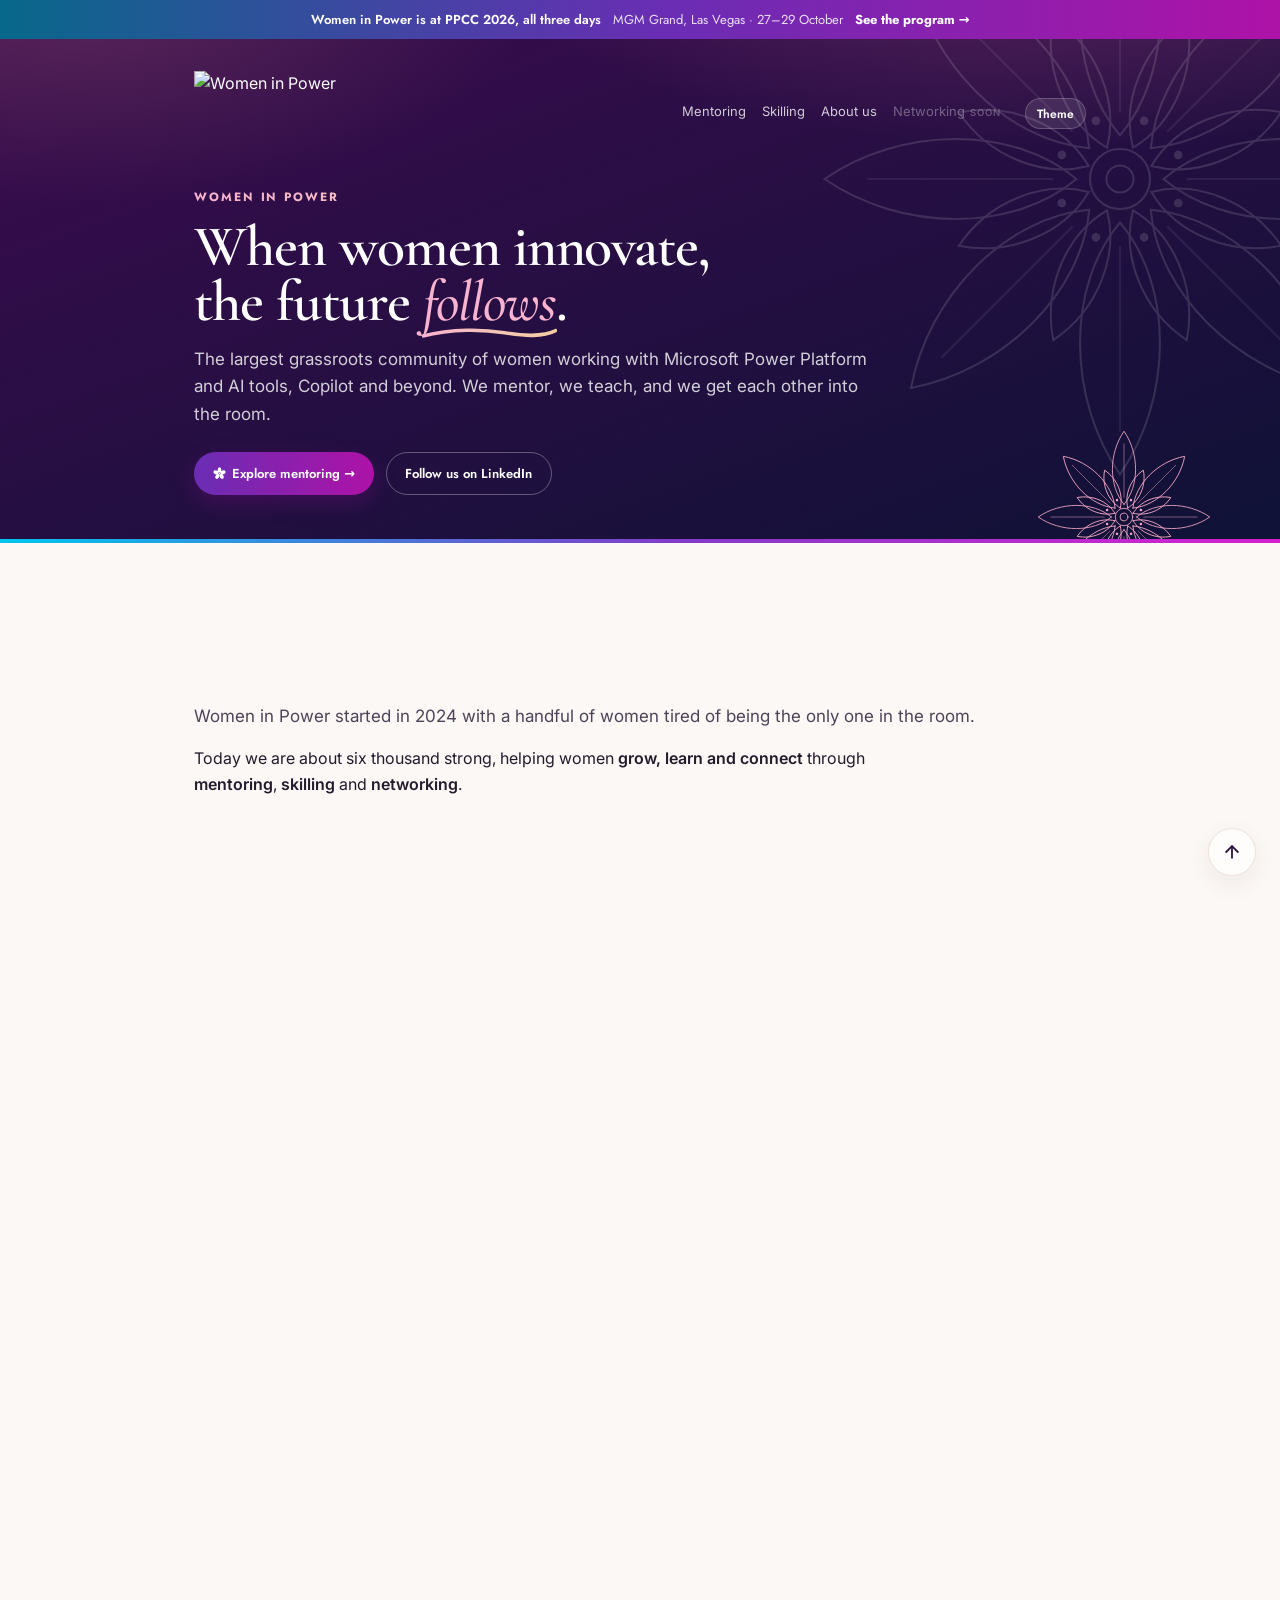
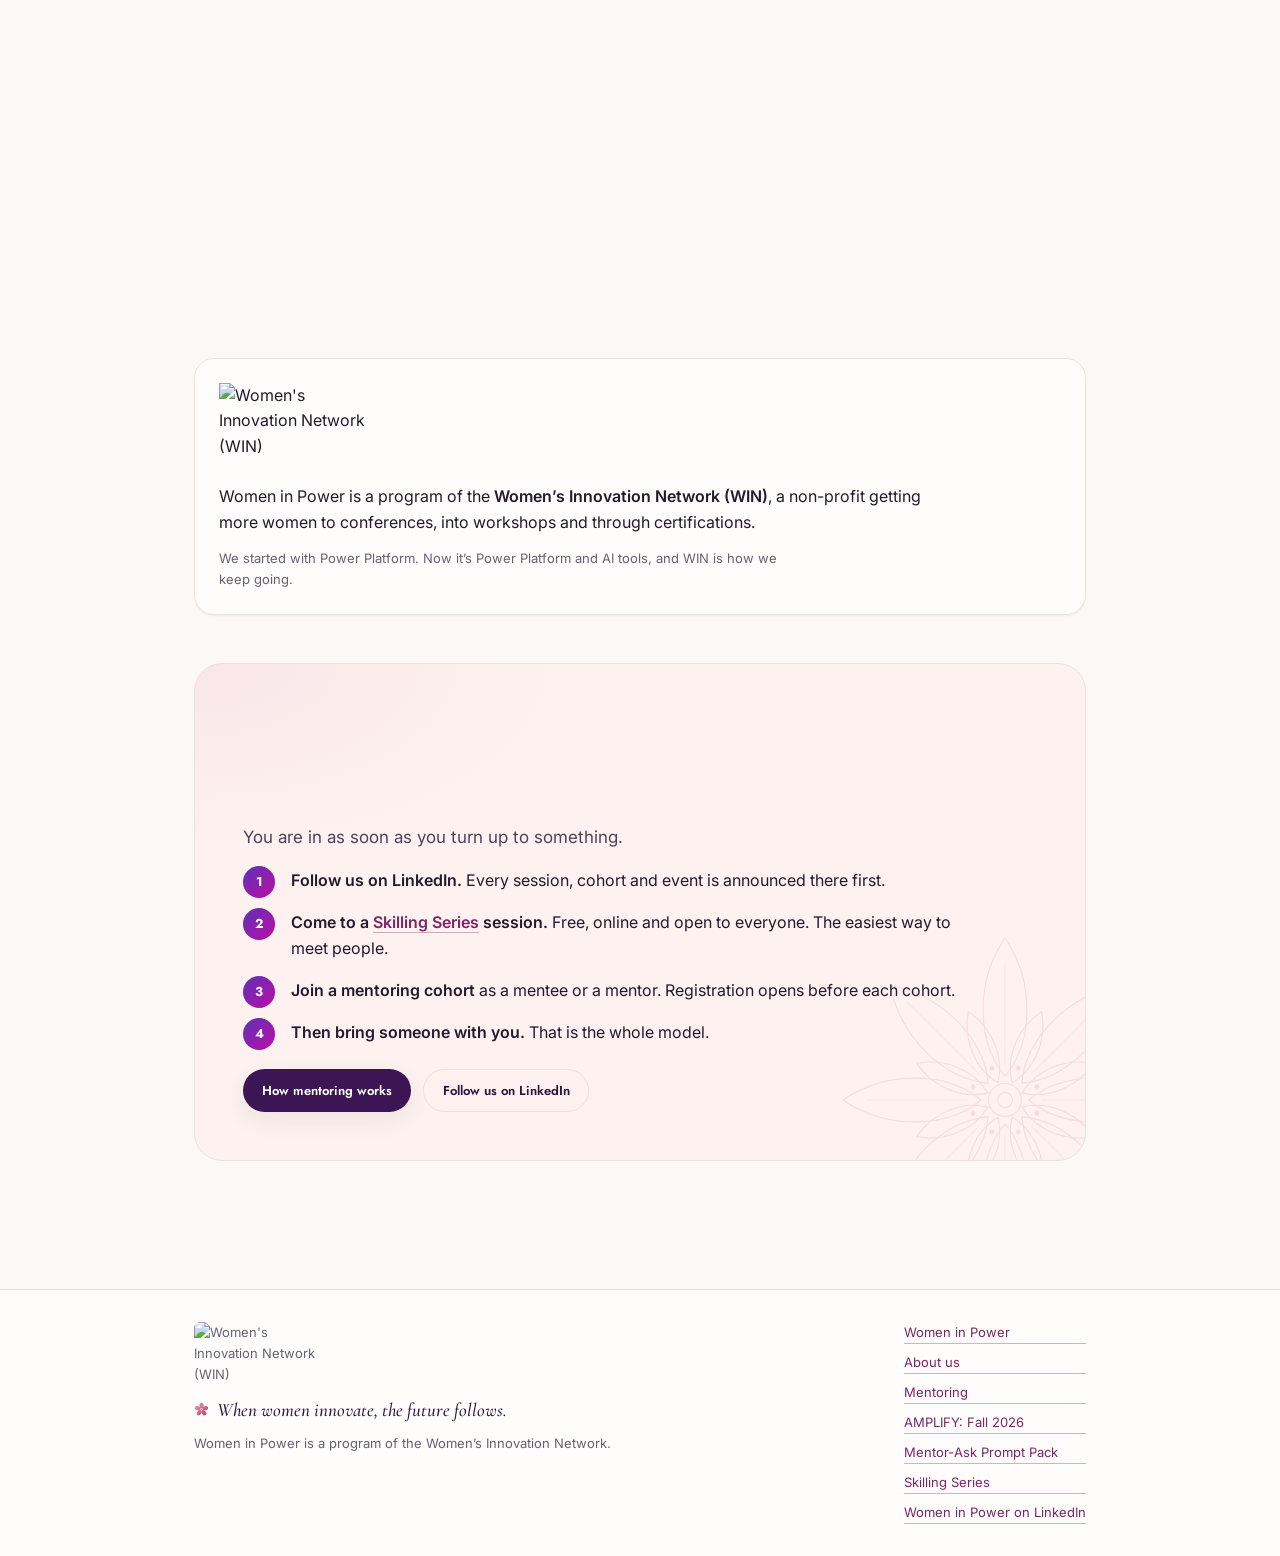
==== index.html @ d95ddf1b "Publish the Skilling pillar: the series, and a speaker guide Skilling has been a "soon" placeholder " ====
<!DOCTYPE html>
<html lang="en">
<head>
<meta charset="UTF-8">
<meta name="viewport" content="width=device-width, initial-scale=1">
<title>Women in Power</title>
<meta name="description" content="Women in Power is a grassroots community of women working with Microsoft Power Platform and AI tools: mentoring, skilling and bringing women together.">
<meta name="theme-color" content="#3b0b4e">
<script>(function(){try{var t=localStorage.getItem('wip-theme');if(t==='light'||t==='dark')document.documentElement.setAttribute('data-theme',t);}catch(e){}})();</script>
<script>document.documentElement.classList.add('rv-on');setTimeout(function(){if(!window.WIP_REVEAL)document.documentElement.classList.remove('rv-on');},3000);</script>
<link rel="preconnect" href="https://fonts.googleapis.com">
<link rel="preconnect" href="https://fonts.gstatic.com" crossorigin>
<link href="https://fonts.googleapis.com/css2?family=Cormorant+Garamond:ital,wght@0,500..700;1,500..700&family=Inter:wght@400;500;600&family=Jost:wght@400..800&display=swap" rel="stylesheet">
<link rel="stylesheet" href="assets/css/wip.css">
<style>
  /* Page-specific. Promote into wip.css only if a second page needs it. */
  .hero-mark { width: 260px; margin-bottom: var(--s-5); }
  @media (max-width: 560px) { .hero-mark { width: 200px; } }

  .pillars { display: grid; gap: var(--s-4); }
  @media (min-width: 760px) { .pillars { grid-template-columns: repeat(3, 1fr); } }
  .pillar h3 { margin-bottom: var(--s-2); }

  .parent {
    display: flex; gap: var(--s-5); align-items: center; flex-wrap: wrap;
    background: var(--surface); border: 1px solid var(--line);
    border-radius: var(--r-lg); padding: var(--s-5); box-shadow: var(--sh-1);
  }
  .parent img { width: 150px; flex: none; }
</style>
</head>
<body>
<a class="skip-link" href="#main">Skip to content</a>

<div class="announce">
  <a href="ppcc-2026/">
    <span>Women in Power is at PPCC 2026, all three days</span>
    <span class="where">MGM Grand, Las Vegas &middot; 27&ndash;29 October</span>
    <span class="go">See the program &rarr;</span>
  </a>
</div>

<header class="masthead" id="top">
  <div class="wrap">
    <div class="masthead-top">
      <a class="lockup" href="./" aria-label="Women in Power, home">
        <img class="lockup-img" src="assets/img/wip-wordmark-reverse.png" alt="Women in Power" width="1200" height="607">
      </a>
      <div class="masthead-right">
        <nav class="masthead-nav" aria-label="Main">
          <a href="mentoring/">Mentoring</a>
          <a href="skilling/">Skilling</a>
          <a href="about/">About us</a>
          <span class="nav-soon">Networking <em>soon</em></span>
        </nav>
        <button type="button" class="theme-toggle" data-theme-toggle>Theme</button>
      </div>
    </div>
    <p class="kicker">Women in Power</p>
    <h1>When women innovate, the future <em>follows</em>.</h1>
    <p class="standfirst">The largest grassroots community of women working with Microsoft Power Platform and AI tools, Copilot and beyond. We mentor, we teach, and we get each other into the room.</p>
    <p class="row" style="margin-top:var(--s-5)">
      <a class="btn btn-accent" href="mentoring/">Explore mentoring &rarr;</a>
      <a class="btn btn-ghost" href="https://www.linkedin.com/company/women-in-power-platform" style="color:#fff;border-color:rgba(255,255,255,.3)" target="_blank" rel="noopener">Follow us on LinkedIn</a>
    </p>
  </div>
</header>

<main id="main">
<div class="wrap">

  <!-- ============================== WHO ============================== -->
  <section class="section">
    <div class="section-head">
      <p class="eyebrow">Who we are</p>
      <h2>A community, not a committee</h2>
    </div>
    <p class="lead">Women in Power started in 2024 with a handful of women tired of being the only one in the room.</p>
    <p>Today we are about six thousand strong, helping women <strong>grow, learn and connect</strong> through <strong>mentoring</strong>, <strong>skilling</strong> and <strong>networking</strong>.</p>

    <div class="grid grid-3" style="margin-top:var(--s-5)">
      <div class="stat"><div class="stat-num">6,000+</div><div class="stat-label">members across the community</div></div>
      <div class="stat"><div class="stat-num">5</div><div class="stat-label">mentoring cohorts completed</div></div>
      <div class="stat"><div class="stat-num">2024</div><div class="stat-label">the year we started</div></div>
    </div>
  </section>

  <!-- ============================ PILLARS ============================ -->
  <section class="section">
    <div class="section-head">
      <p class="eyebrow">What we do</p>
      <h2>Three pillars</h2>
    </div>

    <div class="pillars">
      <div class="card card-bloom pillar">
        <h3>Mentoring</h3>
        <p class="small muted"><strong>AMPLIFY</strong>: twelve weeks, a weekly Power Hour, and Circuits (group) or Power Pairs (1:1). Running now.</p>
        <p><a class="btn btn-ghost" href="mentoring/">How mentoring works &rarr;</a></p>
      </div>
      <div class="card card-bloom pillar">
        <h3>Skilling Series</h3>
        <p class="small muted">Short, practical sessions on Power Apps, Power Automate, Power BI, Dataverse, Copilot and other AI tools, plus a monthly Power Skills session. All levels welcome.</p>
        <p><a class="btn btn-ghost" href="skilling/">What&rsquo;s on in the Skilling Series &rarr;</a></p>
      </div>
      <div class="card card-bloom pillar">
        <h3>Networking</h3>
        <p class="small muted">Introductions, coffee chats and showing up together at Community Summit, PPCC, Ignite and ESPC, so nobody walks in alone.</p>
        <p><span class="pill pill-neutral">Page coming soon</span></p>
      </div>
    </div>
  </section>

  <!-- ============================ BELIEFS ============================ -->
  <section class="section">
    <div class="section-head">
      <p class="eyebrow">What we believe</p>
      <h2>More women in the room</h2>
    </div>
    <div class="grid grid-2">
      <div class="card card-bloom">
        <h4>Nobody grows in a vacuum</h4>
        <p class="small muted">Careers move through people. We introduce women to people who can open doors, and help them ask.</p>
      </div>
      <div class="card card-bloom">
        <h4>Everyone gets to speak</h4>
        <p class="small muted">In most rooms a few voices dominate. In ours, everyone speaks in front of the group at least once.</p>
      </div>
      <div class="card card-bloom">
        <h4>Skills, not just encouragement</h4>
        <p class="small muted">Confidence follows competence, so we teach real technical skills too. &ldquo;Believe in yourself&rdquo; is not a certification path.</p>
      </div>
      <div class="card card-bloom">
        <h4>Built by volunteers</h4>
        <p class="small muted">Every mentor, host and organizer volunteers around a full-time job, which is why we take your time, and theirs, seriously.</p>
      </div>
    </div>
  </section>

  <!-- ============================= PARENT ============================ -->
  <section class="section">
    <div class="section-head">
      <p class="eyebrow">Part of something bigger</p>
      <h2>Women&rsquo;s Innovation Network</h2>
    </div>
    <div class="parent">
      <img src="assets/img/win-logo.png" alt="Women's Innovation Network (WIN)">
      <div>
        <p>Women in Power is a program of the <strong>Women&rsquo;s Innovation Network (WIN)</strong>, a non-profit getting more women to conferences, into workshops and through certifications.</p>
        <p class="small muted" style="margin-top:var(--s-3)">We started with Power Platform. Now it&rsquo;s Power Platform and AI tools, and WIN is how we keep going.</p>
      </div>
    </div>
  </section>

  <!-- ============================= JOIN ============================== -->
  <section class="section panel-bloom">
    <div class="section-head">
      <p class="eyebrow">Get involved</p>
      <h2>There is no membership form</h2>
    </div>
    <p class="lead">You are in as soon as you turn up to something.</p>
    <ol class="steps">
      <li><strong>Follow us on LinkedIn.</strong> Every session, cohort and event is announced there first.</li>
      <li><strong>Come to a <a href="skilling/">Skilling Series</a> session.</strong> Free, online and open to everyone. The easiest way to meet people.</li>
      <li><strong>Join a mentoring cohort</strong> as a mentee or a mentor. Registration opens before each cohort.</li>
      <li><strong>Then bring someone with you.</strong> That is the whole model.</li>
    </ol>
    <p class="row" style="margin-top:var(--s-5)">
      <a class="btn btn-primary" href="mentoring/">How mentoring works</a>
      <a class="btn btn-ghost" href="https://www.linkedin.com/company/women-in-power-platform" target="_blank" rel="noopener">Follow us on LinkedIn</a>
    </p>
  </section>

</div>
</main>

<footer class="site-footer">
  <div class="wrap foot-row">
    <div>
      <img class="win-logo" src="assets/img/win-logo.png" alt="Women's Innovation Network (WIN)">
      <p class="tagline">When women innovate, the future follows.</p>
      <p class="small" style="margin-top:var(--s-2)">Women in Power is a program of the Women&rsquo;s Innovation Network.</p>
    </div>
    <nav aria-label="Footer">
      <a href="./">Women in Power</a>
      <a href="about/">About us</a>
      <a href="mentoring/">Mentoring</a>
      <a href="mentoring/2026-fall/">AMPLIFY: Fall 2026</a>
      <a href="mentoring/mentorship-prompts/">Mentor-Ask Prompt Pack</a>
      <a href="skilling/">Skilling Series</a>
      <a href="https://www.linkedin.com/company/women-in-power-platform" target="_blank" rel="noopener">Women in Power on LinkedIn</a>
    </nav>
  </div>
</footer>

<a class="to-top" href="#top" title="Back to top">
  <span class="visually-hidden">Back to top</span>
  <svg viewBox="0 0 24 24" fill="none" stroke="currentColor" stroke-width="2.2" stroke-linecap="round" stroke-linejoin="round" aria-hidden="true"><path d="M12 19V5"/><path d="M5 12l7-7 7 7"/></svg>
</a>

<script src="assets/js/wip.js" defer></script>
</body>
</html>
---- assets/css/wip.css ----
/* ==========================================================================
   Women in Power — shared stylesheet
   Part of Women's Innovation Network (WIN)

   Single source of truth for how WiP member pages look. Change a token here
   and every page updates. Documented and previewed at /wip/style-guide/.

   Contents
   1. Tokens — light
   2. Tokens — dark
   3. Reset and base
   4. Layout
   5. Masthead, theme toggle, footer
   6. Typography
   7. Components
   8. Journey explorer (the interactive mentor / mentee journeys)
   9. Utilities
  10. Print

   THEMING RULE
   Every color has its base value on bare :root. Dark mode only *redefines*
   tokens, in two places: a prefers-color-scheme block guarded against an
   explicit light choice, and a [data-theme="dark"] block so the toggle wins.
   Never give a color its only definition inside a media query.
   ========================================================================== */

/* ==========================================================================
   1. TOKENS — LIGHT (the base layer)
   ========================================================================== */

:root {
  /* --- Brand: WIN (parent organization) — fixed, never themed ---------- */
  --win-navy:        #042559;
  --win-navy-deep:   #02132e;
  --win-navy-soft:   #16407f;

  /* --- Brand: the signature ribbon gradient — fixed -------------------- */
  --grad-cyan:       #00c5ed;
  --grad-violet:     #823dca;
  --grad-magenta:    #d720d0;
  --ribbon:      linear-gradient(90deg,  var(--grad-cyan) 0%, var(--grad-violet) 52%, var(--grad-magenta) 100%);
  --ribbon-diag: linear-gradient(135deg, var(--grad-cyan) 0%, var(--grad-violet) 52%, var(--grad-magenta) 100%);

  /* The ribbon, deepened until WHITE TEXT PASSES AA on every stop.
     The bright ribbon is decoration and must never sit behind body text:
     white on --grad-cyan is 2.06:1, which is unreadable. These stops are
     6.26 / 7.93 / 6.10 against white and still read as the same gradient.
     Use this any time the ribbon is a background for words. */
  --ribbon-deep: linear-gradient(90deg, #07688a 0%, #6a2db4 52%, #ae12a7 100%);

  /* The ribbon for ROUNDED FILLS: circles (step numbers, avatars, the
     back-to-top hover) and pill buttons. Two things go wrong when the full
     diagonal ribbon is poured into a round shape:
       1. A 135deg gradient puts its end colors in the box's corners, which
          the rounding cuts off. What survives is a cyan wedge and a clipped
          magenta edge, so the shape reads as a square squeezed into a
          circle.
       2. The cyan end sits under white text at 2.06:1.
     So these drop cyan and run deep violet to deep magenta (white text
     7.93 / 6.10). On circles the stops sit at 15% / 85%, which is where a
     circle's edge crosses the 135deg line, so both colors are actually
     visible. Pills run 90deg, along their long axis. */
  /* On anything with a (transparent) border, write the background as
     "var(--ribbon-round) border-box". By default a gradient is sized to
     the padding box and then TILED into the border, so the far end of
     the gradient shows as a thin strip along the top and left edges. */
  --ribbon-round: linear-gradient(135deg, #6a2db4 15%, #ae12a7 85%);
  --ribbon-pill:  linear-gradient(90deg,  #6a2db4 0%,  #ae12a7 100%);

  /* The ribbon for gradient TEXT on a page surface, e.g. the big stat
     numerals. Measured against the surface it actually sits on:
       light mode, on #fff   — 6.26 / 7.93 / 6.10
       dark  mode, on #121c31 — 8.26 / 5.62 / 6.74
     The bright ribbon fails at BOTH ends depending on the mode: its cyan is
     2.06:1 on white and its violet is 2.81:1 on the dark surface. A number
     is content, not decoration — it has to be readable. Gradient text on a
     dark BAND (the masthead kicker, the hero headline) keeps --ribbon;
     those grounds are dark in both themes. */
  --ribbon-text: linear-gradient(90deg, #07688a 0%, #6a2db4 52%, #ae12a7 100%);
  /* Warm gradient text for serif numerals. 10.9 / 5.9 on white. */
  --bloom-text:  linear-gradient(90deg, #5a1f7a 0%, #b3346b 100%);

  /* --- Brand: Women in Power accents ----------------------------------- */
  --wip-plum:        #3b0b4e;
  --wip-magenta:     #d91c81;
  --wip-pink:        #ff2e9e;
  --wip-teal:        #12b6a8;

  /* --- Brand: Bloom — the warm layer ------------------------------------
     Added in v2.0 to give the site warmth without adding clutter. Blush and
     petal are grounds and washes; rose carries small text; gold is a
     hairline detail only (it is 2.7:1 on ivory, so never for words). The
     bloom motif itself is drawn in CSS further down (section 5b). */
  --blush:           #f9e6e8;
  --blush-2:         #fdf2ef;
  --petal:           #e7a3bb;
  --rose:            #b3346b;   /* 5.5:1 on --bg, 4.8:1 on --blush */
  --gold:            #b8925a;
  --gold-soft:       #ecdcc0;

  /* --- Themed: accent used for eyebrows, markers, link hover ----------- */
  --accent:          #b3346b;
  --link:            #7b2667;
  /* Solid fills behind white text: primary buttons, the selected role
     and roster filter. Was WIN navy; plum carries the warmth. */
  --solid:           #3b1554;   /* white on it 13:1 */
  --solid-hover:     #57206f;

  /* --- Themed: tier colors -------------------------------------------- */
  --tier1:           #7a2e8e;   /* Group mentoring */
  --tier1-wash:      #f6effa;
  --tier1-line:      #e3d0ec;
  --tier2:           #0f6fa8;   /* 1:1 mentoring   */
  --tier2-wash:      #ecf5fb;
  --tier2-line:      #c9e0ef;
  --joint:           #b8127a;   /* Both tiers      */
  --joint-wash:      #fdeef6;
  --joint-line:      #f4cfe3;

  /* --- Themed: neutrals ------------------------------------------------ */
  /* Warm neutrals: ivory grounds with a breath of blush, plum-black ink.
     The old cool blue-grays read as corporate; these read as paper. */
  --ink:             #231a2c;
  --ink-2:           #4d4357;
  --ink-3:           #6a5f73;   /* 5.7:1 on --bg, 5.0:1 on --blush */
  --heading:         #2a1540;   /* aubergine; goes near-white in dark     */
  --line:            #eee1dc;
  --line-soft:       #f6ece8;
  --surface:         #fffdfb;
  --surface-2:       #fbf3ef;
  --bg:              #fcf8f5;
  --sticky-bg:       rgba(252, 248, 245, .94);

  /* --- Themed: masthead ------------------------------------------------ */
  /* WiP plum into midnight indigo, lit with rose and peach rather than
     the old cyan. The cyan still arrives in the ribbon along the base. */
  --mast-a:          #3b0b4e;
  --mast-b:          #0f1236;
  --mast-glow-1:     rgba(236, 112, 168, .30);
  --mast-glow-2:     rgba(255, 184, 150, .16);

  /* --- Themed: semantic ------------------------------------------------ */
  --ok:              #1f7a56;  --ok-wash:   #e9f5ef;  --ok-line: #cbe6da;
  --warn:            #9a6410;  --warn-wash: #fdf3e2;
  --danger:          #b0433a;  --danger-wash: #fdeeec; --danger-line: #f3d5d0;

  /* --- Type ------------------------------------------------------------ */
  --font-display: "Jost", "Segoe UI", -apple-system, BlinkMacSystemFont, system-ui, sans-serif;
  /* Headings, names and big numerals: Cormorant Garamond, an editorial
     serif with fine contrast. Jost (above) carries labels, buttons and UI.
     Cormorant has a small x-height (0.39 of its size, against Fraunces'
     0.44), so every element set in it also gets font-size-adjust, which
     scales it up to read at the size the layout was designed for. */
  --font-serif:   "Cormorant Garamond", "Iowan Old Style", "Palatino Linotype", Georgia, serif;
  --serif-adjust: 0.43;
  --font-body:    "Inter", "Segoe UI", -apple-system, BlinkMacSystemFont, system-ui, sans-serif;
  --font-mono:    ui-monospace, "Cascadia Code", Consolas, monospace;

  --t-xs:   0.75rem;
  --t-sm:   0.8125rem;
  --t-base: 1rem;
  --t-lg:   1.0625rem;
  --t-xl:   clamp(1.25rem, 1.1rem + 0.6vw, 1.5rem);
  --t-2xl:  clamp(1.5rem,  1.25rem + 1.1vw, 2rem);
  --t-3xl:  clamp(1.9rem,  1.4rem + 2.2vw, 3rem);

  /* --- Space (4px base) ------------------------------------------------ */
  --s-1: 0.25rem; --s-2: 0.5rem;  --s-3: 0.75rem; --s-4: 1rem;
  --s-5: 1.5rem;  --s-6: 2rem;    --s-7: 3rem;    --s-8: 4rem;

  /* --- Radius, shadow, motion ------------------------------------------ */
  --r-sm: 8px; --r-md: 14px; --r-lg: 20px; --r-xl: 28px; --r-pill: 999px;
  /* Shadows tinted plum, not navy-gray, so cards glow rather than float. */
  --sh-1: 0 1px 2px rgba(74, 28, 58, .05);
  --sh-2: 0 8px 24px rgba(74, 28, 58, .07);
  --sh-3: 0 20px 48px rgba(74, 28, 58, .12);
  --ease: cubic-bezier(.22, .61, .36, 1);

  --wrap: 940px;
  --wrap-wide: 1180px;

  color-scheme: light;
}

/* ==========================================================================
   2. TOKENS — DARK
   Defined twice on purpose: once for the system preference (unless the
   reader has explicitly chosen light), once for an explicit dark choice.
   ========================================================================== */

@media (prefers-color-scheme: dark) {
  :root:not([data-theme="light"]) {
    --accent:      #ff86bb;
    --link:        #f2acd6;
    --solid:       #74338f;  --solid-hover: #8a42a8;
    --blush:       #2b1b28;  --blush-2: #21161f;
    --petal:       #e58bb0;  --rose:    #ff8fbf;
    --gold:        #d8b67c;  --gold-soft: #4a3b28;
    --ribbon-text: linear-gradient(90deg, #00c5ed 0%, #b27ce8 52%, #ff6bd6 100%);
    --bloom-text:  linear-gradient(90deg, #d9a9f2 0%, #ff8fbf 100%);

    --tier1:       #cf95e6;  --tier1-wash: #241a33;  --tier1-line: #3d2b52;
    --tier2:       #6ec6f2;  --tier2-wash: #0f2436;  --tier2-line: #1f3f59;
    --joint:       #ff74bb;  --joint-wash: #2c1428;  --joint-line: #4a2340;

    --ink:         #f5eef3;
    --ink-2:       #cfc2d2;
    --ink-3:       #a797ac;
    --heading:     #fdf5fa;
    --line:        #35283d;
    --line-soft:   #281e2f;
    --surface:     #1c1523;
    --surface-2:   #17111d;
    --bg:          #110c16;
    --sticky-bg:   rgba(17, 12, 22, .94);

    --mast-a:      #2c0a3a;
    --mast-b:      #0a0a1f;
    --mast-glow-1: rgba(236, 112, 168, .24);
    --mast-glow-2: rgba(255, 184, 150, .12);

    --ok:      #5fd3a3;  --ok-wash:     #0f2a20;  --ok-line: #1f4d3a;
    --warn:    #f0c274;  --warn-wash:   #2c2313;
    --danger:  #f79a90;  --danger-wash: #2e1614;  --danger-line: #4d2723;

    --sh-1: 0 1px 2px rgba(0, 0, 0, .35);
    --sh-2: 0 6px 20px rgba(0, 0, 0, .40);
    --sh-3: 0 18px 44px rgba(0, 0, 0, .55);

    color-scheme: dark;
  }
}

:root[data-theme="dark"] {
  --accent:      #ff86bb;
  --link:        #f2acd6;
  --solid:       #74338f;  --solid-hover: #8a42a8;
  --blush:       #2b1b28;  --blush-2: #21161f;
  --petal:       #e58bb0;  --rose:    #ff8fbf;
  --gold:        #d8b67c;  --gold-soft: #4a3b28;
    --ribbon-text: linear-gradient(90deg, #00c5ed 0%, #b27ce8 52%, #ff6bd6 100%);
    --bloom-text:  linear-gradient(90deg, #d9a9f2 0%, #ff8fbf 100%);

  --tier1:       #cf95e6;  --tier1-wash: #241a33;  --tier1-line: #3d2b52;
  --tier2:       #6ec6f2;  --tier2-wash: #0f2436;  --tier2-line: #1f3f59;
  --joint:       #ff74bb;  --joint-wash: #2c1428;  --joint-line: #4a2340;

  --ink:         #f5eef3;
  --ink-2:       #cfc2d2;
  --ink-3:       #a797ac;
  --heading:     #fdf5fa;
  --line:        #35283d;
  --line-soft:   #281e2f;
  --surface:     #1c1523;
  --surface-2:   #17111d;
  --bg:          #110c16;
  --sticky-bg:   rgba(17, 12, 22, .94);

  --mast-a:      #2c0a3a;
  --mast-b:      #0a0a1f;
  --mast-glow-1: rgba(236, 112, 168, .24);
  --mast-glow-2: rgba(255, 184, 150, .12);

  --ok:      #5fd3a3;  --ok-wash:     #0f2a20;  --ok-line: #1f4d3a;
  --warn:    #f0c274;  --warn-wash:   #2c2313;
  --danger:  #f79a90;  --danger-wash: #2e1614;  --danger-line: #4d2723;

  --sh-1: 0 1px 2px rgba(0, 0, 0, .35);
  --sh-2: 0 6px 20px rgba(0, 0, 0, .40);
  --sh-3: 0 18px 44px rgba(0, 0, 0, .55);

  color-scheme: dark;
}

/* ==========================================================================
   3. RESET AND BASE
   ========================================================================== */

*, *::before, *::after { box-sizing: border-box; }
* { margin: 0; padding: 0; }

html { -webkit-text-size-adjust: 100%; scroll-behavior: smooth; }
@media (prefers-reduced-motion: reduce) {
  html { scroll-behavior: auto; }
  *, *::before, *::after { animation-duration: .01ms !important; transition-duration: .01ms !important; }
}

body {
  font-family: var(--font-body);
  font-size: var(--t-base);
  line-height: 1.62;
  color: var(--ink);
  background: var(--bg);
  -webkit-font-smoothing: antialiased;
  text-rendering: optimizeLegibility;
  /* Cormorant's default figures are old-style (a 5 dips below the line).
     Numbers on this site are dates, times and stats, so keep them level. */
  font-variant-numeric: lining-nums;
  transition: background-color .25s var(--ease), color .25s var(--ease);
}

img, svg { max-width: 100%; height: auto; display: block; }

/* The link color is a token, lifted from navy to #7fb6ff in dark mode.
   It used to be switched with ":root[data-theme=dark] a", but that
   selector outweighs any single class, so it repainted every white-text
   link (accent buttons, the announcement bar, the masthead nav) light
   blue in dark mode. A token keeps "a" at its natural weight and lets
   components set their own color. */
a { color: var(--link); text-decoration-thickness: 1px; text-underline-offset: 2px; }
a:hover { color: var(--accent); }

:focus-visible { outline: 3px solid var(--grad-violet); outline-offset: 2px; border-radius: 4px; }

.skip-link {
  position: absolute; left: -9999px;
  background: var(--win-navy); color: #fff;
  padding: var(--s-3) var(--s-4); border-radius: 0 0 var(--r-sm) 0; z-index: 100;
}
.skip-link:focus { left: 0; top: 0; color: #fff; }

/* Hide the no-JS fallback once the scripts run, and vice versa. */
.js-only { display: none; }
.has-js .js-only { display: block; }
.has-js .no-js-only { display: none; }

/* ==========================================================================
   4. LAYOUT
   ========================================================================== */

.wrap      { width: 100%; max-width: var(--wrap);      margin-inline: auto; padding-inline: var(--s-5); }
.wrap-wide { width: 100%; max-width: var(--wrap-wide); margin-inline: auto; padding-inline: var(--s-5); }

main { padding-bottom: var(--s-8); }

.section { margin-top: var(--s-7); }
.section > * + * { margin-top: var(--s-4); }

.eyebrow {
  font-family: var(--font-display); font-size: var(--t-xs); font-weight: 700;
  letter-spacing: .14em; text-transform: uppercase; color: var(--accent);
}
.section-head { margin-bottom: var(--s-4); }
.section-head h2 { margin-top: var(--s-2); }
.section-head::after {
  content: ""; display: block; width: 56px; height: 3px;
  background: var(--ribbon); border-radius: var(--r-pill); margin-top: var(--s-3);
}

.grid { display: grid; gap: var(--s-4); }
@media (min-width: 700px) { .grid-2 { grid-template-columns: repeat(2, 1fr); } .grid-3 { grid-template-columns: repeat(3, 1fr); } }
@media (min-width: 940px) { .grid-4 { grid-template-columns: repeat(4, 1fr); } }

/* Sticky in-page nav, used by the longer pages. */
.jump { position: sticky; top: 0; z-index: 20; background: var(--sticky-bg); backdrop-filter: blur(8px); border-bottom: 1px solid var(--line); }
.jump ul { display: flex; gap: var(--s-4); list-style: none; padding: var(--s-3) 0; margin: 0; overflow-x: auto; font-size: var(--t-sm); max-width: none; }
.jump li { margin: 0; white-space: nowrap; }
.jump a { color: var(--ink-2); text-decoration: none; font-weight: 500; }
.jump a:hover { color: var(--accent); }

/* ==========================================================================
   5. MASTHEAD, THEME TOGGLE, FOOTER
   ========================================================================== */

.masthead {
  background:
    radial-gradient(1000px 420px at 82% -30%, var(--mast-glow-1), transparent 62%),
    radial-gradient(760px 360px at 6% -10%, var(--mast-glow-2), transparent 60%),
    linear-gradient(160deg, var(--mast-a) 0%, var(--mast-b) 100%);
  color: #fff;
  padding-block: var(--s-6) var(--s-7);
  position: relative;
  transition: background .25s var(--ease);
}
.masthead::after { content: ""; position: absolute; inset: auto 0 0 0; height: 4px; background: var(--ribbon); }
.masthead a { color: #fff; }
/* Base <strong> is set in the body ink, which is dark in light mode and
   vanishes on this ground. Same for the page-level dark bands. */
.masthead strong, .masthead b, .spotlight strong, .allies strong { color: #fff; }

.masthead-top { display: flex; align-items: center; justify-content: space-between; gap: var(--s-4); flex-wrap: wrap; margin-bottom: var(--s-6); }
.masthead-right { display: flex; align-items: center; gap: var(--s-5); flex-wrap: wrap; }

.lockup { display: inline-flex; align-items: center; gap: var(--s-3); text-decoration: none; }

/* The real wordmark. Mastheads are dark, so they carry the reversed (white)
   file; the black original is for light grounds. Intrinsic width/height are
   on the <img> so the row does not shift while the image loads. */
.lockup-img { width: 168px; height: auto; flex: none; }
@media (max-width: 520px) { .lockup-img { width: 132px; } }

/* Legacy CSS-only lockup, kept for any page that has no image to hand. */
.lockup-mark {
  width: 38px; height: 38px; border-radius: 10px; background: var(--ribbon-round);
  display: grid; place-items: center; flex: none;
  font-family: var(--font-display); font-weight: 800; font-size: 15px; color: #fff; letter-spacing: .02em;
}
.lockup-text { line-height: 1.15; }
.lockup-name { font-family: var(--font-display); font-weight: 700; font-size: 15px; color: #fff; }
.lockup-sub { font-size: var(--t-xs); color: rgba(255,255,255,.62); letter-spacing: .04em; }

.masthead-nav { display: flex; gap: var(--s-4); flex-wrap: wrap; font-size: var(--t-sm); }
.masthead-nav a {
  color: rgba(255,255,255,.78); text-decoration: none; padding-bottom: 3px;
  border-bottom: 2px solid transparent; transition: color .2s var(--ease), border-color .2s var(--ease);
}
.masthead-nav a:hover, .masthead-nav a[aria-current="page"] { color: #fff; border-bottom-color: var(--grad-magenta); }

/* A pillar that exists in the structure but has no page yet. Deliberately
   not a link — a nav item that 404s is worse than one that says "soon" —
   and deliberately quiet. These sit AFTER the real links: a placeholder
   should never outrank a page someone can actually open, and a bordered
   badge on a dark ground pulls more attention than the live items do. */
.masthead-nav .nav-soon {
  color: rgba(255,255,255,.34); display: inline-flex; align-items: baseline; gap: .4em;
  padding-bottom: 3px; border-bottom: 2px solid transparent; cursor: default;
}
.masthead-nav .nav-soon em {
  font-style: normal; font-size: 9.5px; font-weight: 600; letter-spacing: .11em;
  text-transform: uppercase; color: rgba(255,255,255,.28);
}

/* Theme toggle — three states: light / dark / follow the system. */
.theme-toggle {
  display: inline-flex; align-items: center; gap: .45em;
  background: rgba(255,255,255,.10); border: 1px solid rgba(255,255,255,.20);
  color: #fff; border-radius: var(--r-pill); padding: .45em .9em;
  font-family: var(--font-display); font-size: var(--t-xs); font-weight: 600;
  cursor: pointer; transition: background .2s var(--ease), border-color .2s var(--ease);
}
.theme-toggle:hover { background: rgba(255,255,255,.18); border-color: rgba(255,255,255,.34); }
.theme-toggle svg { width: 15px; height: 15px; flex: none; }

.masthead h1, .masthead h2, .masthead h3, .masthead h4 { color: #fff; }
.masthead h1 { font-family: var(--font-serif); font-size-adjust: var(--serif-adjust); font-size: calc(var(--t-3xl) * 1.08); font-weight: 600; line-height: 1.06; letter-spacing: -.02em; max-width: 20ch; }
.masthead h1 em { color: #f7b3cf; }
.masthead .kicker {
  font-family: var(--font-display); font-size: var(--t-xs); font-weight: 700;
  letter-spacing: .16em; text-transform: uppercase;
  /* Rose into champagne: the ribbon's cyan read cold against the plum. */
  background: linear-gradient(90deg, #f7b3cf, #f1d09f); -webkit-background-clip: text; background-clip: text; color: transparent;
  margin-bottom: var(--s-3);
}
.masthead .standfirst { font-size: var(--t-lg); color: rgba(255,255,255,.8); max-width: 62ch; margin-top: var(--s-4); }
.masthead .meta { margin-top: var(--s-5); display: flex; gap: var(--s-2) var(--s-5); flex-wrap: wrap; font-size: var(--t-sm); color: rgba(255,255,255,.72); }
.masthead .meta strong { color: #fff; font-weight: 600; }

.site-footer {
  border-top: 1px solid var(--line); background: var(--surface);
  padding-block: var(--s-6); margin-top: var(--s-8);
  font-size: var(--t-sm); color: var(--ink-3);
}
.site-footer .foot-row { display: flex; justify-content: space-between; gap: var(--s-5); flex-wrap: wrap; align-items: flex-start; }
.site-footer img.win-logo { width: 132px; margin-bottom: var(--s-3); border-radius: 6px; }
/* Dark-ink marks (the navy WIN logo, the black wordmark) need a white plate
   to survive dark mode. Never apply it inside .logo-plate.dark — that plate
   holds the REVERSED white marks, which would vanish on white. */
:root[data-theme="dark"] .site-footer img.win-logo,
:root[data-theme="dark"] .logo-plate:not(.dark) img { background: #fff; padding: 6px 10px; border-radius: 4px; }
@media (prefers-color-scheme: dark) {
  :root:not([data-theme="light"]) .site-footer img.win-logo,
  :root:not([data-theme="light"]) .logo-plate:not(.dark) img { background: #fff; padding: 6px 10px; border-radius: 4px; }
}
.site-footer nav { display: flex; flex-direction: column; gap: var(--s-2); }
.site-footer .tagline { font-family: var(--font-serif); font-size-adjust: var(--serif-adjust); font-style: italic; font-weight: 500; font-size: var(--t-lg); color: var(--heading); }

/* --- Section sub-navigation ---------------------------------------------
   Sits directly under the masthead on pages inside a pillar. Deliberately
   NOT sticky: the cohort page already has a sticky in-page .jump bar, and
   two stacked sticky strips eat a phone screen.
   ------------------------------------------------------------------------ */
.subnav { background: var(--surface); border-bottom: 1px solid var(--line); }
.subnav > div { display: flex; align-items: center; gap: var(--s-4); flex-wrap: wrap; padding-block: var(--s-3); }
.subnav-label {
  font-family: var(--font-display); font-size: var(--t-xs); font-weight: 700;
  letter-spacing: .12em; text-transform: uppercase; color: var(--ink-3);
  padding-right: var(--s-4); border-right: 1px solid var(--line);
}
.subnav ul { display: flex; gap: var(--s-4); list-style: none; margin: 0; padding: 0; flex-wrap: wrap; max-width: none; }
.subnav li { margin: 0; }
.subnav a {
  font-family: var(--font-display); font-size: var(--t-sm); font-weight: 500;
  color: var(--ink-2); text-decoration: none;
  padding: .2em 0; border-bottom: 2px solid transparent;
  transition: color .2s var(--ease), border-color .2s var(--ease);
}
.subnav a:hover { color: var(--accent); }
.subnav a[aria-current="page"] { color: var(--heading); font-weight: 600; border-bottom-color: var(--accent); }
@media (max-width: 560px) {
  .subnav-label { border-right: 0; padding-right: 0; width: 100%; }
  .subnav > div { gap: var(--s-2); }
}
@media print { .subnav { display: none; } }

/* --- Announcement bar ----------------------------------------------------
   A time-boxed strip above the masthead, for one thing at a time. It sits
   OUTSIDE the nav on purpose: an event is not a pillar, and the primary nav
   stays three pillars plus About no matter what is coming up. Delete the
   element from each page when the event passes.
   ------------------------------------------------------------------------ */
.announce {
  background: var(--ribbon-deep); color: #fff;
  font-family: var(--font-display); font-size: var(--t-sm); font-weight: 600;
}
.announce a {
  display: flex; align-items: center; justify-content: center; gap: var(--s-3);
  flex-wrap: wrap; padding: .7em var(--s-5); color: #fff; text-decoration: none;
  text-align: center;
}
.announce a:hover { color: #fff; text-decoration: underline; text-underline-offset: 3px; }
.announce .where { font-weight: 400; opacity: .85; }
.announce .go { font-weight: 700; white-space: nowrap; }
@media (max-width: 520px) { .announce .where { display: none; } }
@media print { .announce { display: none; } }

/* ==========================================================================
   5b. BLOOM — the warm layer
   An original line-drawn bloom, used sparingly: one large and one small in
   the masthead, a small one opening every section, a watermark on warm
   panels. The large masthead bloom turns very slowly (a nod to a flower
   spinner), and stops for anyone who prefers reduced motion.

   Everything here is decoration: aria-hidden by construction (pseudo-
   elements and backgrounds), never behind body text at more than a whisper.
   ========================================================================== */

:root {
  --bloom-line:   url("data:image/svg+xml,%3Csvg xmlns='http://www.w3.org/2000/svg' viewBox='-64 -64 128 128'%3E %3Cdefs%3E %3Cpath id='a' d='M0 -9 C -11 -22 -11 -45 0 -61 C 11 -45 11 -22 0 -9 Z'/%3E %3Cpath id='b' d='M0 -7 C -6 -15 -6 -27 0 -36 C 6 -27 6 -15 0 -7 Z'/%3E %3Cpath id='v' d='M0 -14 L0 -52'/%3E %3C/defs%3E %3Cg fill='none' stroke='%23ffffff' stroke-width='.42' stroke-linecap='round'%3E %3Cuse href='%23a' transform='rotate(0)'/%3E%3Cuse href='%23a' transform='rotate(45)'/%3E%3Cuse href='%23a' transform='rotate(90)'/%3E%3Cuse href='%23a' transform='rotate(135)'/%3E%3Cuse href='%23a' transform='rotate(180)'/%3E%3Cuse href='%23a' transform='rotate(225)'/%3E%3Cuse href='%23a' transform='rotate(270)'/%3E%3Cuse href='%23a' transform='rotate(315)'/%3E%3Cg stroke-opacity='.55'%3E%3Cuse href='%23v' transform='rotate(0)'/%3E%3Cuse href='%23v' transform='rotate(45)'/%3E%3Cuse href='%23v' transform='rotate(90)'/%3E%3Cuse href='%23v' transform='rotate(135)'/%3E%3Cuse href='%23v' transform='rotate(180)'/%3E%3Cuse href='%23v' transform='rotate(225)'/%3E%3Cuse href='%23v' transform='rotate(270)'/%3E%3Cuse href='%23v' transform='rotate(315)'/%3E%3C/g%3E%3Cuse href='%23b' transform='rotate(22.5)'/%3E%3Cuse href='%23b' transform='rotate(67.5)'/%3E%3Cuse href='%23b' transform='rotate(112.5)'/%3E%3Cuse href='%23b' transform='rotate(157.5)'/%3E%3Cuse href='%23b' transform='rotate(202.5)'/%3E%3Cuse href='%23b' transform='rotate(247.5)'/%3E%3Cuse href='%23b' transform='rotate(292.5)'/%3E%3Cuse href='%23b' transform='rotate(337.5)'/%3E %3Ccircle r='6.2'/%3E%3Ccircle r='2.8'/%3E %3C/g%3E %3Cg fill='%23ffffff'%3E%3Ccircle cx='0' cy='-13' r='.9' transform='rotate(22.5)'/%3E%3Ccircle cx='0' cy='-13' r='.9' transform='rotate(67.5)'/%3E%3Ccircle cx='0' cy='-13' r='.9' transform='rotate(112.5)'/%3E%3Ccircle cx='0' cy='-13' r='.9' transform='rotate(157.5)'/%3E%3Ccircle cx='0' cy='-13' r='.9' transform='rotate(202.5)'/%3E%3Ccircle cx='0' cy='-13' r='.9' transform='rotate(247.5)'/%3E%3Ccircle cx='0' cy='-13' r='.9' transform='rotate(292.5)'/%3E%3Ccircle cx='0' cy='-13' r='.9' transform='rotate(337.5)'/%3E%3C/g%3E %3C/svg%3E");
  --bloom-rose:   url("data:image/svg+xml,%3Csvg xmlns='http://www.w3.org/2000/svg' viewBox='-64 -64 128 128'%3E %3Cdefs%3E %3Cpath id='a' d='M0 -9 C -11 -22 -11 -45 0 -61 C 11 -45 11 -22 0 -9 Z'/%3E %3Cpath id='b' d='M0 -7 C -6 -15 -6 -27 0 -36 C 6 -27 6 -15 0 -7 Z'/%3E %3Cpath id='v' d='M0 -14 L0 -52'/%3E %3C/defs%3E %3Cg fill='none' stroke='%23f6a9c8' stroke-width='.6' stroke-linecap='round'%3E %3Cuse href='%23a' transform='rotate(0)'/%3E%3Cuse href='%23a' transform='rotate(45)'/%3E%3Cuse href='%23a' transform='rotate(90)'/%3E%3Cuse href='%23a' transform='rotate(135)'/%3E%3Cuse href='%23a' transform='rotate(180)'/%3E%3Cuse href='%23a' transform='rotate(225)'/%3E%3Cuse href='%23a' transform='rotate(270)'/%3E%3Cuse href='%23a' transform='rotate(315)'/%3E%3Cg stroke-opacity='.55'%3E%3Cuse href='%23v' transform='rotate(0)'/%3E%3Cuse href='%23v' transform='rotate(45)'/%3E%3Cuse href='%23v' transform='rotate(90)'/%3E%3Cuse href='%23v' transform='rotate(135)'/%3E%3Cuse href='%23v' transform='rotate(180)'/%3E%3Cuse href='%23v' transform='rotate(225)'/%3E%3Cuse href='%23v' transform='rotate(270)'/%3E%3Cuse href='%23v' transform='rotate(315)'/%3E%3C/g%3E%3Cuse href='%23b' transform='rotate(22.5)'/%3E%3Cuse href='%23b' transform='rotate(67.5)'/%3E%3Cuse href='%23b' transform='rotate(112.5)'/%3E%3Cuse href='%23b' transform='rotate(157.5)'/%3E%3Cuse href='%23b' transform='rotate(202.5)'/%3E%3Cuse href='%23b' transform='rotate(247.5)'/%3E%3Cuse href='%23b' transform='rotate(292.5)'/%3E%3Cuse href='%23b' transform='rotate(337.5)'/%3E %3Ccircle r='6.2'/%3E%3Ccircle r='2.8'/%3E %3C/g%3E %3Cg fill='%23f6a9c8'%3E%3Ccircle cx='0' cy='-13' r='.9' transform='rotate(22.5)'/%3E%3Ccircle cx='0' cy='-13' r='.9' transform='rotate(67.5)'/%3E%3Ccircle cx='0' cy='-13' r='.9' transform='rotate(112.5)'/%3E%3Ccircle cx='0' cy='-13' r='.9' transform='rotate(157.5)'/%3E%3Ccircle cx='0' cy='-13' r='.9' transform='rotate(202.5)'/%3E%3Ccircle cx='0' cy='-13' r='.9' transform='rotate(247.5)'/%3E%3Ccircle cx='0' cy='-13' r='.9' transform='rotate(292.5)'/%3E%3Ccircle cx='0' cy='-13' r='.9' transform='rotate(337.5)'/%3E%3C/g%3E %3C/svg%3E");
  --bloom-filled: url("data:image/svg+xml,%3Csvg xmlns='http://www.w3.org/2000/svg' viewBox='-12 -12 24 24'%3E %3Cdefs%3E%3Cellipse id='p' cx='0' cy='-6.3' rx='3.3' ry='4.7'/%3E%3C/defs%3E %3Cuse href='%23p' transform='rotate(0)'/%3E%3Cuse href='%23p' transform='rotate(72)'/%3E%3Cuse href='%23p' transform='rotate(144)'/%3E%3Cuse href='%23p' transform='rotate(216)'/%3E%3Cuse href='%23p' transform='rotate(288)'/%3E%3Ccircle r='1.3'/%3E %3C/svg%3E");
  --bloom-sprig:  url("data:image/svg+xml,%3Csvg xmlns='http://www.w3.org/2000/svg' viewBox='0 0 132 20'%3E %3Cdefs%3E %3ClinearGradient id='f'%3E%3Cstop offset='0' stop-color='%23000'/%3E%3Cstop offset='1' stop-color='%23000' stop-opacity='0'/%3E%3C/linearGradient%3E %3Cellipse id='p' cx='0' cy='-5.3' rx='2.8' ry='3.9'/%3E %3C/defs%3E %3Cg transform='translate(10 10)'%3E%3Cuse href='%23p' transform='rotate(0)'/%3E%3Cuse href='%23p' transform='rotate(72)'/%3E%3Cuse href='%23p' transform='rotate(144)'/%3E%3Cuse href='%23p' transform='rotate(216)'/%3E%3Cuse href='%23p' transform='rotate(288)'/%3E%3Ccircle r='1.1'/%3E%3C/g%3E %3Crect x='24' y='9.4' width='108' height='1.2' rx='.6' fill='url(%23f)'/%3E %3C/svg%3E");
}

/* --- Masthead --------------------------------------------------------- */
.masthead { overflow: hidden; isolation: isolate; }
.masthead > .wrap { position: relative; z-index: 1; }
.masthead::before {
  content: ""; position: absolute; z-index: 0; pointer-events: none;
  width: min(620px, 92vw); aspect-ratio: 1;
  right: max(-150px, -12vw); top: -170px;
  background: var(--bloom-line) center / contain no-repeat;
  opacity: .13;
  animation: bloom-turn 240s linear infinite;
}
/* The small rose bloom sits in the background layer stack so it needs no
   extra element. Listed first, so it paints above the glows. */
.masthead {
  background:
    var(--bloom-rose) right 6% bottom -64px / 180px 180px no-repeat,
    radial-gradient(1000px 420px at 82% -30%, var(--mast-glow-1), transparent 62%),
    radial-gradient(760px 360px at 6% -10%, var(--mast-glow-2), transparent 60%),
    linear-gradient(160deg, var(--mast-a) 0%, var(--mast-b) 100%);
}
@media (max-width: 760px) {
  .masthead::before { top: -120px; right: -45vw; opacity: .10; }
  .masthead { background-size: 140px 140px, auto, auto, auto; background-position: right -40px bottom -50px, 0 0, 0 0, 0 0; }
}
/* A compact masthead (logo and nav only, no headline, e.g. PPCC) is too
   short for the small bloom: it lands on the nav. */
.masthead:not(:has(h1)) { background-size: 0 0, auto, auto, auto; }
.masthead:not(:has(h1))::before { opacity: .08; }
@keyframes bloom-turn { to { transform: rotate(360deg); } }
@media (prefers-reduced-motion: reduce) { .masthead::before { animation: none; } }

/* --- Section divider: bloom and a fading hairline --------------------- */
.section-head::after {
  width: 132px; height: 20px; border-radius: 0;
  background: linear-gradient(90deg, var(--rose), var(--gold));
  -webkit-mask: var(--bloom-sprig) left center / contain no-repeat;
          mask: var(--bloom-sprig) left center / contain no-repeat;
}

/* --- A warm panel ------------------------------------------------------
   Blush ground, soft edge, a large bloom watermark in the corner. For one
   section per page at most: the invitation, the call to action. */
.panel-bloom {
  position: relative; overflow: hidden; isolation: isolate;
  background:
    radial-gradient(520px 260px at 0% 0%, var(--blush), transparent 70%),
    var(--blush-2);
  border: 1px solid var(--line);
  border-radius: var(--r-xl);
  padding: clamp(var(--s-5), 4vw, var(--s-7));
}
.panel-bloom::after {
  content: ""; position: absolute; z-index: -1; pointer-events: none;
  width: 340px; aspect-ratio: 1; right: -90px; bottom: -110px;
  background: var(--petal); opacity: .28;
  -webkit-mask: var(--bloom-line) center / contain no-repeat;
          mask: var(--bloom-line) center / contain no-repeat;
}
.panel-bloom > * + * { margin-top: var(--s-4); }

/* --- A small bloom in a card's top corner ------------------------------ */
/* Also on every row of equals: stats, leadership cards, PPCC take-aways.
   Cards in other rows opt in with .card-bloom. Content sits above the
   watermark so a long number or name is never drawn over. */
.card-bloom, .stat, .person, .takeaway { position: relative; overflow: hidden; }
:is(.card-bloom, .stat, .person, .takeaway) > * { position: relative; z-index: 1; }
:is(.card-bloom, .stat, .person, .takeaway)::after {
  content: ""; position: absolute; pointer-events: none;
  width: 120px; aspect-ratio: 1; right: -38px; top: -38px;
  background: var(--petal); opacity: .38;
  -webkit-mask: var(--bloom-line) center / contain no-repeat;
          mask: var(--bloom-line) center / contain no-repeat;
  transition: transform .8s var(--ease), opacity .3s var(--ease);
}
:is(.card-bloom, .stat, .person, .takeaway):hover::after { transform: rotate(30deg); opacity: .55; }
.stat::after { width: 96px; right: -32px; top: -32px; }

/* --- Inline bloom mark, e.g. before the footer tagline ------------------ */
.bloom-mark {
  display: inline-block; width: .95em; height: .95em; vertical-align: -.08em;
  background: linear-gradient(135deg, var(--petal), var(--rose));
  -webkit-mask: var(--bloom-filled) center / contain no-repeat;
          mask: var(--bloom-filled) center / contain no-repeat;
}
.site-footer .tagline::before {
  content: ""; display: inline-block; width: .9em; height: .9em;
  margin-right: .45em; vertical-align: -.06em;
  background: linear-gradient(135deg, var(--petal), var(--rose));
  -webkit-mask: var(--bloom-filled) center / contain no-repeat;
          mask: var(--bloom-filled) center / contain no-repeat;
}

@media print {
  .masthead::before, .panel-bloom::after, :is(.card-bloom, .stat, .person, .takeaway)::after { display: none; }
  .panel-bloom { background: none; border: 0; padding: 0; }
}

/* ==========================================================================
   5c. MOTION
   Quiet and once-only. Everything here honors the reader's "reduce motion"
   setting: reveals become a plain fade, nothing slides, turns or draws.

   Reveal contract: an inline script in each page's <head> adds .rv-on to
   <html> before first paint, and wip.js (initReveal) adds .in to each
   element as it scrolls into view. If wip.js never runs, the head script
   removes .rv-on after 3 seconds, so content can never stay hidden.
   ========================================================================== */

/* --- 1. Gentle reveal -------------------------------------------------- */
@media (prefers-reduced-motion: no-preference) {
  .rv-on :is(.section-head, .card, .stat, .person, .takeaway, .slot, .keydate) {
    transition: opacity .7s var(--ease), transform .7s var(--ease);
    transition-delay: var(--rv-delay, 0ms);
  }
  .rv-on :is(.section-head, .card, .stat, .person, .takeaway, .slot, .keydate):not(.in) {
    opacity: 0; transform: translateY(16px);
  }
}
@media (prefers-reduced-motion: reduce) {
  .rv-on :is(.section-head, .card, .stat, .person, .takeaway, .slot, .keydate) { transition: opacity .5s linear; }
  .rv-on :is(.section-head, .card, .stat, .person, .takeaway, .slot, .keydate):not(.in) { opacity: 0; }
}

/* --- 2. The corner bloom unfurls as its card appears -------------------- */
@media (prefers-reduced-motion: no-preference) {
  .rv-on :is(.card-bloom, .stat, .person, .takeaway):not(.in)::after { transform: rotate(-40deg) scale(.6); opacity: 0; }
  .rv-on :is(.card-bloom, .stat, .person, .takeaway).in::after { transition: transform 1.1s var(--ease) .3s, opacity .6s var(--ease) .3s; }
  .rv-on :is(.card-bloom, .stat, .person, .takeaway).in:hover::after { transition-delay: 0s; }
}

/* --- 3. The section divider draws itself: flower first, then the line --- */
@media (prefers-reduced-motion: no-preference) {
  .rv-on .section-head::after { clip-path: inset(0 100% 0 0); transition: clip-path 1.1s var(--ease) .35s; }
  .rv-on .section-head.in::after { clip-path: inset(0 0 0 0); }
}

/* --- 5. A hand-drawn stroke under the warm word ------------------------- */
:is(.masthead h1, .section-head h2) em { position: relative; white-space: nowrap; }
:is(.masthead h1, .section-head h2) em::after {
  content: ""; position: absolute; left: -.04em; right: -.04em; bottom: -.06em; height: .28em;
  pointer-events: none;
  background: linear-gradient(90deg, var(--petal), var(--rose));
  -webkit-mask: var(--brush-stroke) 0 0 / 100% 100% no-repeat;
          mask: var(--brush-stroke) 0 0 / 100% 100% no-repeat;
}
.masthead h1 em::after { background: linear-gradient(90deg, #f7b3cf, #f1d09f); }
:root {
  --brush-stroke: url("data:image/svg+xml,%3Csvg xmlns='http://www.w3.org/2000/svg' viewBox='0 0 200 14' preserveAspectRatio='none'%3E%3Cpath d='M3 10 C 45 3 92 4 122 7 S 178 11 197 5' fill='none' stroke='black' stroke-width='3.2' stroke-linecap='round'/%3E%3C/svg%3E");
}
@keyframes stroke-draw { from { clip-path: inset(0 100% 0 0); } to { clip-path: inset(0 0 0 0); } }
@media (prefers-reduced-motion: no-preference) {
  .masthead h1 em::after { animation: stroke-draw .9s var(--ease) .6s both; }
  .rv-on .section-head h2 em::after { clip-path: inset(0 100% 0 0); transition: clip-path .9s var(--ease) .6s; }
  .rv-on .section-head.in h2 em::after { clip-path: inset(0 0 0 0); }
}

/* --- 6. Hover details ---------------------------------------------------
   Links keep a faint underline at rest (a link must not rely on color
   alone) and draw a full one from the left on hover. */
main :is(p, li, td, dd, figcaption) a:not(.btn), .person-links a, .site-footer nav a {
  text-decoration: none;
  background-image:
    linear-gradient(currentColor, currentColor),
    linear-gradient(color-mix(in srgb, currentColor 35%, transparent), color-mix(in srgb, currentColor 35%, transparent));
  background-size: 0% 1.5px, 100% 1px;
  background-position: 0 100%, 0 100%;
  background-repeat: no-repeat;
  padding-bottom: 1px;
  -webkit-box-decoration-break: clone; box-decoration-break: clone;
  transition: background-size .4s var(--ease), color .2s var(--ease);
}
main :is(p, li, td, dd, figcaption) a:not(.btn):hover, .person-links a:hover, .site-footer nav a:hover {
  background-size: 100% 1.5px, 100% 1px;
}
/* Arrows in buttons are wrapped in .arr by wip.js and nudge on hover. */
.arr { display: inline-block; transition: transform .3s var(--ease); }
@media (prefers-reduced-motion: no-preference) {
  :is(.btn, .je-btn):hover .arr-r { transform: translateX(4px); }
  :is(.btn, .je-btn):hover .arr-l { transform: translateX(-4px); }
  :is(.btn, .je-btn):hover .arr-d { transform: translateY(3px); }
}
/* The main call to action carries a small bloom that turns one petal. */
.btn-accent::before {
  content: ""; width: .95em; height: .95em; flex: none;
  background: currentColor;
  -webkit-mask: var(--bloom-filled) center / contain no-repeat;
          mask: var(--bloom-filled) center / contain no-repeat;
  transition: transform .7s var(--ease);
}
@media (prefers-reduced-motion: no-preference) {
  .btn-accent:hover::before { transform: rotate(72deg); }
}

/* --- 7. Pages dissolve into each other ----------------------------------
   Chrome, Edge and Safari. Other browsers simply navigate as before. */
@view-transition { navigation: auto; }
::view-transition-old(root), ::view-transition-new(root) { animation-duration: .35s; }
@media (prefers-reduced-motion: reduce) {
  @view-transition { navigation: none; }
}

@media print {
  .rv-on :is(.section-head, .card, .stat, .person, .takeaway, .slot, .keydate) { opacity: 1 !important; transform: none !important; }
  .rv-on .section-head::after, :is(.masthead h1, .section-head h2) em::after { clip-path: none !important; }
}

/* ==========================================================================
   6. TYPOGRAPHY
   ========================================================================== */

h1, h2, h3, h4, h5 { font-family: var(--font-serif); font-size-adjust: var(--serif-adjust); font-weight: 600; line-height: 1.15; letter-spacing: 0; color: var(--heading); }
h5 { font-family: var(--font-display); font-size-adjust: none; }
/* font-size-adjust inherits: labels set inside a heading keep their own size. */
.pill, .btn, .tier-num, .eyebrow, .kicker { font-size-adjust: none; }
/* An <em> inside a heading is the one warm word: italic, in rose.
   Use it once per heading at most, on the word that carries the feeling. */
h1 em, h2 em, h3 em { font-style: italic; font-weight: 500; color: var(--rose); }
h2 { font-size: var(--t-2xl); }
h3 { font-size: var(--t-xl); }
h4 { font-size: var(--t-lg); font-weight: 700; }
h5 { font-size: var(--t-base); font-weight: 600; }

p, ul, ol { max-width: 72ch; }
p + p { margin-top: var(--s-3); }
ul, ol { padding-left: 1.15rem; }
li + li { margin-top: var(--s-2); }
li::marker { color: var(--accent); }

.lead { font-size: var(--t-lg); color: var(--ink-2); }
.muted { color: var(--ink-3); }
.small { font-size: var(--t-sm); }
strong, b { font-weight: 600; color: var(--ink); }
code { font-family: var(--font-mono); font-size: .88em; background: var(--surface-2); border: 1px solid var(--line); border-radius: 4px; padding: .1em .35em; }

.grad-text { background: var(--ribbon-text); -webkit-background-clip: text; background-clip: text; color: transparent; }

/* ==========================================================================
   7. COMPONENTS
   ========================================================================== */

.card { background: var(--surface); border: 1px solid var(--line); border-radius: var(--r-lg); padding: var(--s-5); box-shadow: var(--sh-1); }
.card > * + * { margin-top: var(--s-3); }
.card-hd { display: flex; align-items: baseline; justify-content: space-between; gap: var(--s-3); flex-wrap: wrap; }
.card-t1 { border-top: 4px solid var(--tier1); }
.card-t2 { border-top: 4px solid var(--tier2); }
.card-joint { border-top: 4px solid var(--joint); }

.pill {
  display: inline-flex; align-items: center; gap: .4em;
  font-family: var(--font-display); font-size: var(--t-xs); font-weight: 600;
  letter-spacing: .04em; padding: .32em .8em; border-radius: var(--r-pill);
  border: 1px solid transparent; white-space: nowrap;
}
.pill-t1      { background: var(--tier1-wash); color: var(--tier1); border-color: var(--tier1-line); }
.pill-t2      { background: var(--tier2-wash); color: var(--tier2); border-color: var(--tier2-line); }
.pill-joint   { background: var(--joint-wash); color: var(--joint); border-color: var(--joint-line); }
.pill-neutral { background: var(--surface-2);  color: var(--ink-2); border-color: var(--line); }
.pill-ok      { background: var(--ok-wash);    color: var(--ok);    border-color: var(--ok-line); }

.btn {
  display: inline-flex; align-items: center; gap: .5em;
  font-family: var(--font-display); font-size: var(--t-sm); font-weight: 600;
  padding: .75em 1.4em; border-radius: var(--r-pill); border: 1px solid transparent;
  text-decoration: none; cursor: pointer;
  transition: transform .18s var(--ease), box-shadow .18s var(--ease), background .18s var(--ease);
}
.btn-primary { background: var(--solid); color: #fff; box-shadow: var(--sh-2); }
.btn-primary:hover { background: var(--solid-hover); color: #fff; transform: translateY(-1px); box-shadow: var(--sh-3); }
.btn-accent { background: var(--ribbon-pill) border-box; color: #fff; box-shadow: 0 8px 22px rgba(174, 18, 167, .22); }
.btn-accent:hover { color: #fff; transform: translateY(-1px); box-shadow: 0 12px 30px rgba(174, 18, 167, .32); }
.btn-ghost { background: transparent; color: var(--heading); border-color: var(--line); }
.btn-ghost:hover { border-color: var(--accent); color: var(--accent); background: var(--surface); }
@media (prefers-reduced-motion: reduce) { .btn:hover { transform: none; } }

.callout {
  border-left: 4px solid var(--grad-violet); background: var(--surface);
  border-radius: 0 var(--r-md) var(--r-md) 0; padding: var(--s-4) var(--s-5); box-shadow: var(--sh-1);
}
.callout > * + * { margin-top: var(--s-2); }
.callout-title { font-family: var(--font-serif); font-size-adjust: var(--serif-adjust); font-weight: 700; font-size: 1.08rem; color: var(--heading); }
.callout-note { border-left-color: var(--warn); background: var(--warn-wash); box-shadow: none; }
.callout-note .callout-title { color: var(--warn); }

.stat { background: var(--surface); border: 1px solid var(--line); border-radius: var(--r-md); padding: var(--s-4); }
.stat-num { font-family: var(--font-serif); font-size-adjust: var(--serif-adjust); font-size: 2.3rem; font-weight: 600; line-height: 1; letter-spacing: -.02em; background: var(--bloom-text); -webkit-background-clip: text; background-clip: text; color: transparent; }
.stat-label { font-size: var(--t-sm); color: var(--ink-3); margin-top: var(--s-2); }

.table-scroll { overflow-x: auto; -webkit-overflow-scrolling: touch; border-radius: var(--r-md); border: 1px solid var(--line); background: var(--surface); }
table { width: 100%; border-collapse: collapse; font-size: var(--t-sm); min-width: 560px; }
caption { text-align: left; font-size: var(--t-sm); color: var(--ink-3); padding-bottom: var(--s-2); }
/* Inside the bordered scroll box the caption would sit flush on the edge. */
.table-scroll caption { padding: var(--s-3) var(--s-4); }
/* A footnote marker must not push its row taller than the others. */
sup { line-height: 0; }
th, td { padding: var(--s-3) var(--s-4); text-align: left; vertical-align: top; border-bottom: 1px solid var(--line-soft); }
thead th {
  font-family: var(--font-display); font-size: var(--t-xs); font-weight: 700;
  letter-spacing: .08em; text-transform: uppercase; color: var(--ink-3);
  background: var(--surface-2); border-bottom: 1px solid var(--line); position: sticky; top: 0;
}
tbody tr:last-child td { border-bottom: 0; }
tbody tr:hover { background: var(--surface-2); }
td.col-week { font-family: var(--font-display); font-weight: 700; color: var(--heading); white-space: nowrap; }
.cell-t1 { color: var(--tier1); }
.cell-t2 { color: var(--tier2); }
.cell-joint { color: var(--joint); font-weight: 600; }

/* Static timeline — used where a journey is shown in full (print, no-JS). */
.timeline { list-style: none; padding: 0; margin: 0; position: relative; }
.timeline::before {
  content: ""; position: absolute; left: 11px; top: 8px; bottom: 8px; width: 2px;
  background: linear-gradient(180deg, var(--grad-cyan), var(--grad-violet), var(--grad-magenta));
  border-radius: 2px; opacity: .35;
}
.timeline > li { position: relative; padding-left: var(--s-6); padding-bottom: var(--s-5); margin: 0; }
.timeline > li:last-child { padding-bottom: 0; }
.timeline > li::before {
  content: ""; position: absolute; left: 5px; top: 7px; width: 14px; height: 14px;
  border-radius: 50%; background: var(--surface); border: 3px solid var(--grad-violet);
}
.tl-when { font-family: var(--font-display); font-size: var(--t-xs); font-weight: 700; letter-spacing: .07em; text-transform: uppercase; color: var(--accent); }
.tl-title { font-family: var(--font-serif); font-size-adjust: var(--serif-adjust); font-weight: 700; font-size: var(--t-lg); color: var(--heading); margin-top: 2px; }
.tl-body { color: var(--ink-2); font-size: 0.9375rem; margin-top: var(--s-2); }
.tl-time { display: inline-block; margin-top: var(--s-2); font-size: var(--t-xs); color: var(--ink-3); background: var(--surface-2); border: 1px solid var(--line); border-radius: var(--r-pill); padding: .2em .7em; }

.event { display: flex; gap: var(--s-4); align-items: flex-start; }
.event-date { flex: none; width: 76px; text-align: center; border-radius: var(--r-md); padding: var(--s-3) var(--s-2); background: var(--surface-2); border: 1px solid var(--line); }
.event-mon { font-family: var(--font-display); font-size: var(--t-xs); font-weight: 700; letter-spacing: .1em; text-transform: uppercase; color: var(--accent); }
.event-day { font-family: var(--font-serif); font-size-adjust: var(--serif-adjust); font-size: 1.1rem; font-weight: 600; color: var(--heading); line-height: 1.15; }
.event-body h4 { color: var(--heading); }
.event-meta { font-size: var(--t-sm); color: var(--ink-3); margin-top: 2px; }

.steps { list-style: none; padding: 0; counter-reset: step; }
.steps > li { position: relative; padding-left: 3rem; margin-top: var(--s-4); }
.steps > li::before {
  counter-increment: step; content: counter(step);
  position: absolute; left: 0; top: -2px; width: 2rem; height: 2rem; border-radius: 50%;
  background: var(--ribbon-round); color: #fff;
  font-family: var(--font-display); font-weight: 700; font-size: var(--t-sm);
  display: grid; place-items: center;
}

details.faq { background: var(--surface); border: 1px solid var(--line); border-radius: var(--r-md); padding: var(--s-4) var(--s-5); margin-top: var(--s-3); }
details.faq + details.faq { margin-top: var(--s-2); }
details.faq > summary {
  cursor: pointer; list-style: none; font-family: var(--font-display); font-weight: 600;
  color: var(--heading); display: flex; justify-content: space-between; gap: var(--s-4); align-items: center;
}
details.faq > summary::-webkit-details-marker { display: none; }
details.faq > summary::after { content: "+"; font-size: 1.3rem; font-weight: 400; color: var(--accent); line-height: 1; flex: none; }
details.faq[open] > summary::after { content: "\2013"; }
details.faq > summary + * { margin-top: var(--s-3); }
details.faq p { color: var(--ink-2); font-size: 0.9375rem; }

.tier-head { display: flex; align-items: center; gap: var(--s-3); flex-wrap: wrap; }
.tier-num { font-family: var(--font-display); font-size: var(--t-xs); font-weight: 800; letter-spacing: .1em; text-transform: uppercase; color: #fff; padding: .3em .75em; border-radius: var(--r-pill); }
.tier-num.t1 { background: var(--tier1); }
.tier-num.t2 { background: var(--tier2); }
:root[data-theme="dark"] .tier-num { color: #0b1220; }
@media (prefers-color-scheme: dark) { :root:not([data-theme="light"]) .tier-num { color: #0b1220; } }

.topics { display: flex; flex-wrap: wrap; gap: var(--s-2); list-style: none; padding: 0; }
.topics li { margin: 0; }
.topic { display: inline-block; font-size: var(--t-sm); background: var(--surface); border: 1px solid var(--line); border-radius: var(--r-pill); padding: .35em .9em; color: var(--ink-2); }

/* ==========================================================================
   8. JOURNEY EXPLORER
   An interactive walkthrough of a mentor's or mentee's twelve weeks.
   Choose a tier and a role, then step through the milestones.

   Markup contract (see 2026-fall/index.html):
     .journey-explorer
       .je-controls   → two segmented controls (tier, role)
       .je-stage      → .je-rail (tablist of steps) + .je-panel (tabpanel)
       .je-source     → the four <ol class="timeline"> journeys, which are
                        the data source AND the no-JS / print fallback.
   ========================================================================== */

.journey-explorer { margin-top: var(--s-5); }

/* Without JS the controls and stage are an inert empty widget, so hide them
   and let .je-source carry the content instead. The .has-js class is added
   by wip.js, so the default state here is the no-JS state. */
.je-controls, .je-stage, .je-toggle-all { display: none; }
.has-js .je-controls { display: flex; }
.has-js .je-stage { display: block; }
.has-js .je-toggle-all { display: block; }

/* --- Segmented controls ------------------------------------------------ */
/* display comes from .has-js above — a later display:flex here would
   override the no-JS hiding rule. */
.je-controls { gap: var(--s-5) var(--s-6); flex-wrap: wrap; align-items: flex-end; }
.je-group { display: flex; flex-direction: column; gap: var(--s-2); }
.je-legend { font-family: var(--font-display); font-size: var(--t-xs); font-weight: 700; letter-spacing: .12em; text-transform: uppercase; color: var(--ink-3); }
.seg {
  display: inline-flex; background: var(--surface-2); border: 1px solid var(--line);
  border-radius: var(--r-pill); padding: 4px; gap: 2px;
}
.seg-btn {
  appearance: none; border: 0; background: transparent; cursor: pointer;
  font-family: var(--font-display); font-size: var(--t-sm); font-weight: 600;
  color: var(--ink-2); padding: .5em 1.1em; border-radius: var(--r-pill);
  white-space: nowrap; transition: background .2s var(--ease), color .2s var(--ease);
}
.seg-btn:hover { color: var(--heading); }
.seg-btn[aria-checked="true"] { background: var(--surface); color: var(--heading); box-shadow: var(--sh-1); }
.seg-btn[aria-checked="true"][data-tier="1"] { background: var(--tier1); color: #fff; }
.seg-btn[aria-checked="true"][data-tier="2"] { background: var(--tier2); color: #fff; }
.seg-btn[aria-checked="true"][data-role]     { background: var(--solid); color: #fff; }
:root[data-theme="dark"] .seg-btn[aria-checked="true"][data-tier] { color: #0b1220; }
:root[data-theme="dark"] .seg-btn[aria-checked="true"][data-role] { background: var(--solid); color: #fff; }
@media (prefers-color-scheme: dark) {
  :root:not([data-theme="light"]) .seg-btn[aria-checked="true"][data-tier] { color: #0b1220; }
  :root:not([data-theme="light"]) .seg-btn[aria-checked="true"][data-role] { background: var(--solid); color: #fff; }
}

/* --- Summary line ------------------------------------------------------ */
.je-summary {
  margin-top: var(--s-4); display: flex; align-items: center; gap: var(--s-3);
  flex-wrap: wrap; font-size: var(--t-sm); color: var(--ink-2);
}
.je-summary .je-total { font-family: var(--font-display); font-weight: 600; color: var(--heading); }

/* --- Progress rail ----------------------------------------------------- */
.je-stage {
  margin-top: var(--s-4); background: var(--surface); border: 1px solid var(--line);
  border-radius: var(--r-lg); box-shadow: var(--sh-2); overflow: hidden;
}
.je-railwrap { position: relative; border-bottom: 1px solid var(--line); background: var(--surface-2); }
.je-rail {
  display: flex; gap: 0; margin: 0; padding: var(--s-4) var(--s-4) var(--s-3);
  overflow-x: auto; max-width: none;
  scrollbar-width: thin;
  /* No scroll-behavior:smooth here. The rail is nudged by assigning
     scrollLeft, and a smooth behavior that a browser declines to animate
     leaves the assignment silently doing nothing. A short instant nudge on
     a horizontal strip is fine; a step dot that never comes into view is
     not. */
}
.je-rail::-webkit-scrollbar { height: 6px; }
.je-rail::-webkit-scrollbar-thumb { background: var(--line); border-radius: 3px; }

.je-step {
  appearance: none; border: 0; background: transparent; cursor: pointer;
  display: flex; flex-direction: column; align-items: center; gap: var(--s-2);
  padding: 0 var(--s-3); width: 108px; flex: none; text-align: center; position: relative;
  color: var(--ink-3); font-family: var(--font-body);
}
/* The connecting line between dots. */
.je-step::before {
  content: ""; position: absolute; top: 13px; left: -50%; width: 100%; height: 2px;
  background: var(--line); z-index: 0;
}
.je-step:first-child::before { display: none; }
.je-step .je-dot {
  position: relative; z-index: 1;
  width: 28px; height: 28px; border-radius: 50%; flex: none;
  display: grid; place-items: center;
  background: var(--surface); border: 2px solid var(--line);
  font-family: var(--font-display); font-weight: 700; font-size: var(--t-xs); color: var(--ink-3);
  transition: transform .2s var(--ease), border-color .2s var(--ease), background .2s var(--ease), color .2s var(--ease);
}
.je-step .je-lbl {
  font-size: 11.5px; line-height: 1.3; font-weight: 500;
  transition: color .2s var(--ease);
}
.je-step:hover .je-dot { border-color: var(--accent); transform: scale(1.08); }
.je-step:hover .je-lbl { color: var(--ink); }

/* Visited steps (before the current one) read as "done". */
.je-step[data-state="done"] .je-dot { border-color: var(--grad-violet); color: var(--grad-violet); }
.je-step[data-state="done"]::before,
.je-step[aria-selected="true"]::before { background: var(--grad-violet); }

.je-step[aria-selected="true"] .je-dot {
  background: var(--ribbon-round) border-box; border-color: transparent; color: #fff;
  transform: scale(1.14); box-shadow: 0 0 0 4px var(--tier1-wash);
}
.je-step[aria-selected="true"] .je-lbl { color: var(--heading); font-weight: 600; }

/* --- Detail panel ------------------------------------------------------ */
.je-panel { padding: var(--s-5) var(--s-5) var(--s-4); }
.je-panel:focus-visible { outline-offset: -3px; }
.je-count { font-family: var(--font-display); font-size: var(--t-xs); font-weight: 700; letter-spacing: .12em; text-transform: uppercase; color: var(--ink-3); }
.je-when { font-family: var(--font-display); font-size: var(--t-xs); font-weight: 700; letter-spacing: .07em; text-transform: uppercase; color: var(--accent); margin-top: var(--s-3); }
.je-title { font-family: var(--font-serif); font-size-adjust: var(--serif-adjust); font-size: var(--t-xl); font-weight: 600; color: var(--heading); margin-top: var(--s-2); letter-spacing: -.015em; }
.je-body { color: var(--ink-2); margin-top: var(--s-3); max-width: 68ch; }
.je-body strong { color: var(--ink); }
.je-tags { display: flex; gap: var(--s-2); flex-wrap: wrap; margin-top: var(--s-4); }

/* A gentle fade when the panel content swaps. */
.je-panel[data-anim="in"] .je-when,
.je-panel[data-anim="in"] .je-title,
.je-panel[data-anim="in"] .je-body,
.je-panel[data-anim="in"] .je-tags { animation: jeIn .28s var(--ease) both; }
.je-panel[data-anim="in"] .je-title { animation-delay: .03s; }
.je-panel[data-anim="in"] .je-body  { animation-delay: .06s; }
.je-panel[data-anim="in"] .je-tags  { animation-delay: .09s; }
@keyframes jeIn { from { opacity: 0; transform: translateY(6px); } to { opacity: 1; transform: none; } }

/* --- Panel footer: progress + prev/next -------------------------------- */
.je-foot {
  display: flex; align-items: center; justify-content: space-between; gap: var(--s-4);
  flex-wrap: wrap; padding: var(--s-4) var(--s-5); border-top: 1px solid var(--line-soft);
  background: var(--surface-2);
}
.je-bar { flex: 1 1 160px; height: 6px; background: var(--line); border-radius: var(--r-pill); overflow: hidden; min-width: 120px; }
.je-bar > i { display: block; height: 100%; background: var(--ribbon); border-radius: inherit; transition: width .3s var(--ease); }
.je-nav { display: flex; gap: var(--s-2); }
.je-btn {
  appearance: none; cursor: pointer;
  background: var(--surface); border: 1px solid var(--line); color: var(--heading);
  border-radius: var(--r-pill); padding: .5em 1.1em;
  font-family: var(--font-display); font-size: var(--t-sm); font-weight: 600;
  transition: border-color .2s var(--ease), color .2s var(--ease);
}
.je-btn:hover:not(:disabled) { border-color: var(--accent); color: var(--accent); }
.je-btn:disabled { opacity: .4; cursor: not-allowed; }

/* --- The full-list fallback / "show everything" view -------------------- */
.je-source { margin-top: var(--s-5); }
.has-js .je-source { display: none; }
.has-js .je-source.is-open { display: block; }
.je-source .je-journey + .je-journey { margin-top: var(--s-6); }
.je-source h4 { margin-bottom: var(--s-4); display: flex; align-items: center; gap: var(--s-3); flex-wrap: wrap; }
.je-toggle-all { margin-top: var(--s-3); }

@media (max-width: 620px) {
  .je-step { width: 92px; }
  .je-panel { padding: var(--s-4); }
  .je-foot { padding: var(--s-3) var(--s-4); }
}

/* ==========================================================================
   8b. BACK TO TOP
   Appears once the reader is a screen or so down. It is an <a href="#top">,
   so it still works with JavaScript off — JS only controls when it shows and
   moves focus, which a plain anchor cannot do reliably.
   ========================================================================== */

.to-top {
  position: fixed;
  right: max(var(--s-5), env(safe-area-inset-right));
  bottom: max(var(--s-5), env(safe-area-inset-bottom));
  z-index: 40;

  /* 48px square: comfortably over the 44px minimum touch target. */
  width: 48px; height: 48px;
  display: grid; place-items: center;

  background: var(--surface);
  color: var(--heading);
  border: 1px solid var(--line);
  border-radius: 50%;
  box-shadow: var(--sh-2);
  text-decoration: none;
  cursor: pointer;

  transition: opacity .22s var(--ease), transform .22s var(--ease),
              background .2s var(--ease), border-color .2s var(--ease);
}
.to-top svg { width: 20px; height: 20px; }

.to-top:hover {
  color: #fff;
  background: var(--ribbon-round) border-box;
  border-color: transparent;
  transform: translateY(-2px);
}
.to-top:focus-visible { outline: 3px solid var(--grad-violet); outline-offset: 3px; }

/* Without JS the class below is never added, so the link simply stays put
   and works as an anchor. With JS we hide it until it is useful. */
.has-js .to-top {
  opacity: 0;
  transform: translateY(10px) scale(.9);
  pointer-events: none;
}
.has-js .to-top.is-visible {
  opacity: 1;
  transform: none;
  pointer-events: auto;
}

@media (prefers-reduced-motion: reduce) {
  .to-top, .has-js .to-top { transition: opacity .15s linear; transform: none; }
  .to-top:hover { transform: none; }
}

/* Give the target of the jump a focus ring we do not want to see. */
[tabindex="-1"]:focus { outline: none; }

@media print { .to-top { display: none; } }

/* ==========================================================================
   8c. PEOPLE
   Two components, because two very different problems.

   .person  — leadership. A handful of people, each worth a photo, a role and
              a sentence. Hand-written in the page. Scales to ~15 before it
              starts to feel like a wall.
   .roster  — the community roll. Hundreds to a thousand names, rendered from
              assets/data/people.json with search and filters. Never write
              these by hand, and never give them cards: a thousand cards is
              unreadable and unscrollable.
   ========================================================================== */

/* --- Leadership --------------------------------------------------------- */
.people { display: grid; gap: var(--s-4); }
@media (min-width: 660px)  { .people { grid-template-columns: repeat(2, 1fr); } }
@media (min-width: 1000px) { .people { grid-template-columns: repeat(3, 1fr); } }

.person {
  background: var(--surface); border: 1px solid var(--line); border-radius: var(--r-lg);
  padding: var(--s-5); box-shadow: var(--sh-1);
  display: flex; flex-direction: column; gap: var(--s-3);
}
.person-avatar {
  /* A soft arch rather than a circle: the 999px top corners clamp to half
     the width, so the top is a true semicircle at any size. */
  width: 72px; height: 88px; border-radius: 999px 999px var(--r-md) var(--r-md); flex: none;
  display: grid; place-items: center; overflow: hidden;
  background: var(--ribbon-round); color: #fff;
  font-family: var(--font-serif); font-size-adjust: var(--serif-adjust); font-weight: 600; font-size: 1.45rem; letter-spacing: .01em;
  /* A blush halo, so a photo reads as framed rather than cut out. */
  box-shadow: 0 0 0 4px var(--blush), 0 0 0 5px var(--line);
}
img.person-avatar { object-fit: cover; }

/* A photo, once one exists, fills the avatar and covers the initials. Until
   then the initials stand on their own — see initPeoplePhotos() in wip.js,
   which only inserts the <img> after it has loaded, so there is never a
   broken image or a layout shift. */
.person-avatar { position: relative; }
.person-avatar > img {
  position: absolute; inset: 0; width: 100%; height: 100%;
  object-fit: cover; border-radius: inherit;
}

/* A leader who sits alone in her group (the founder) would otherwise be a
   lone narrow card in a three-column grid. Span the row and go horizontal. */
.person-feature { grid-column: 1 / -1; }
@media (min-width: 660px) {
  .person-feature {
    display: grid; grid-template-columns: auto 1fr; column-gap: var(--s-5); align-items: start;
  }
  .person-feature .person-avatar { width: 92px; height: 112px; font-size: 1.6rem; grid-row: 1 / span 3; }
  .person-feature .person-bio,
  .person-feature .person-links { grid-column: 2; }
  .person-feature .person-links { margin-top: var(--s-3); padding-top: 0; }
}
.person-name { font-family: var(--font-serif); font-size-adjust: var(--serif-adjust); font-size: 1.25rem; font-weight: 700; color: var(--heading); }
.person-role {
  font-family: var(--font-display); font-size: var(--t-xs); font-weight: 700;
  letter-spacing: .1em; text-transform: uppercase; color: var(--accent); margin-top: 2px;
}
.person-bio { font-size: 0.9375rem; color: var(--ink-2); }
.person-links { display: flex; gap: var(--s-3); font-size: var(--t-sm); margin-top: auto; padding-top: var(--s-2); }

/* --- Community roll ----------------------------------------------------- */
.roster-controls {
  display: flex; gap: var(--s-3); flex-wrap: wrap; align-items: center;
  padding: var(--s-4); background: var(--surface-2);
  border: 1px solid var(--line); border-radius: var(--r-md);
}
.input {
  flex: 1 1 220px; min-width: 0;
  font-family: var(--font-body); font-size: var(--t-base);
  color: var(--ink); background: var(--surface);
  border: 1px solid var(--line); border-radius: var(--r-pill);
  padding: .6em 1.1em;
}
.input::placeholder { color: var(--ink-3); }
.input:focus-visible { outline: 3px solid var(--grad-violet); outline-offset: 1px; }

.roster-filters { display: flex; gap: var(--s-2); flex-wrap: wrap; }
.chip {
  appearance: none; cursor: pointer;
  font-family: var(--font-display); font-size: var(--t-sm); font-weight: 600;
  color: var(--ink-2); background: var(--surface);
  border: 1px solid var(--line); border-radius: var(--r-pill); padding: .45em 1em;
  transition: background .2s var(--ease), color .2s var(--ease), border-color .2s var(--ease);
}
.chip:hover { color: var(--heading); border-color: var(--accent); }
.chip[aria-pressed="true"] { background: var(--solid); color: #fff; border-color: transparent; }
:root[data-theme="dark"] .chip[aria-pressed="true"] { background: var(--solid); }
@media (prefers-color-scheme: dark) {
  :root:not([data-theme="light"]) .chip[aria-pressed="true"] { background: var(--solid); }
}

.roster-count { width: 100%; font-size: var(--t-sm); color: var(--ink-3); margin: 0; }

/* Dense multi-column list. At 1,000 names this stays scannable where a grid
   of cards would not. Column count follows the viewport. */
.roster {
  list-style: none; padding: 0; margin-top: var(--s-4); max-width: none;
  display: grid; gap: 0 var(--s-5);
  grid-template-columns: repeat(auto-fill, minmax(200px, 1fr));
}
.roster > li {
  margin: 0; padding: .5em 0; border-bottom: 1px solid var(--line-soft);
  font-size: 0.9375rem; line-height: 1.35;
}
.roster .r-name { color: var(--ink); }
.roster .r-meta { display: block; font-size: var(--t-xs); color: var(--ink-3); margin-top: 1px; }
.roster mark { background: var(--joint-wash); color: var(--accent); border-radius: 3px; padding: 0 .15em; }

.roster-empty {
  padding: var(--s-6); text-align: center; color: var(--ink-3);
  border: 1px dashed var(--line); border-radius: var(--r-md); margin-top: var(--s-4);
}

@media print { .roster-controls { display: none; } }

/* ==========================================================================
   9. UTILITIES
   ========================================================================== */

.stack    > * + * { margin-top: var(--s-4); }
.stack-sm > * + * { margin-top: var(--s-2); }
.stack-lg > * + * { margin-top: var(--s-6); }
.row { display: flex; gap: var(--s-3); flex-wrap: wrap; align-items: center; }
.center { text-align: center; }
.center p, .center ul { margin-inline: auto; }
.nowrap { white-space: nowrap; }
.visually-hidden { position: absolute; width: 1px; height: 1px; overflow: hidden; clip: rect(0 0 0 0); clip-path: inset(50%); white-space: nowrap; }

/* ==========================================================================
   10. PRINT
   Members print the cohort calendar. Print the full journeys, not the widget.
   ========================================================================== */

@media print {
  body { background: #fff; color: #000; font-size: 11pt; }
  .masthead { background: #fff !important; color: #000; border-bottom: 2px solid #042559; padding-block: 1rem; }
  .masthead h1, .masthead .standfirst, .masthead .meta, .masthead .lockup-name, .masthead .lockup-sub { color: #000; }
  .masthead .kicker { color: #042559; -webkit-text-fill-color: #042559; }
  .masthead-nav, .skip-link, .btn, .theme-toggle, .jump { display: none; }

  /* Print the source journeys in full; drop the interactive shell. */
  .je-controls, .je-stage, .je-toggle-all { display: none !important; }
  .je-source, .has-js .je-source { display: block !important; }

  .card, .callout, details.faq, .je-source { box-shadow: none; break-inside: avoid; }
  .timeline > li { break-inside: avoid; }
  details.faq { border: 1px solid #ccc; }
  details.faq > summary::after { content: ""; }
  table { min-width: 0; font-size: 9pt; }
  thead th { position: static; }
  a[href^="http"]::after { content: " (" attr(href) ")"; font-size: 8pt; color: #666; }
}
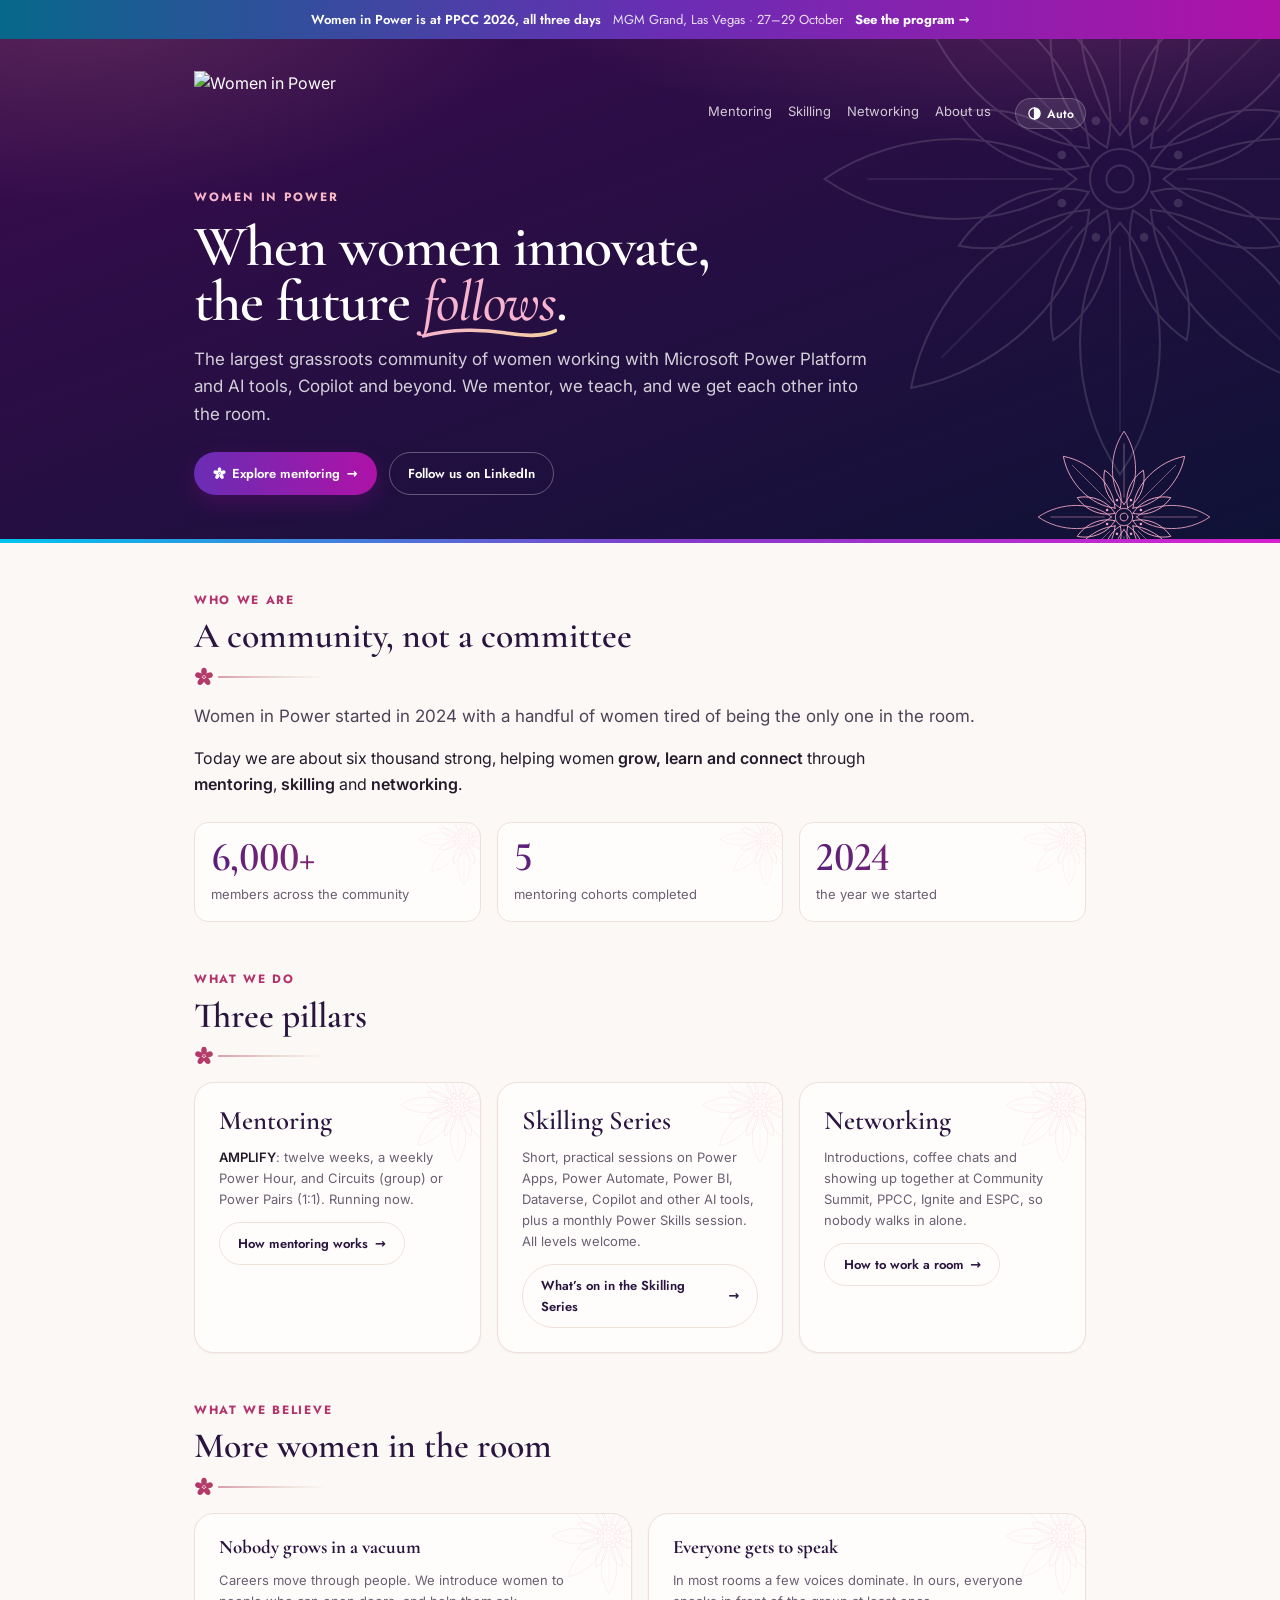
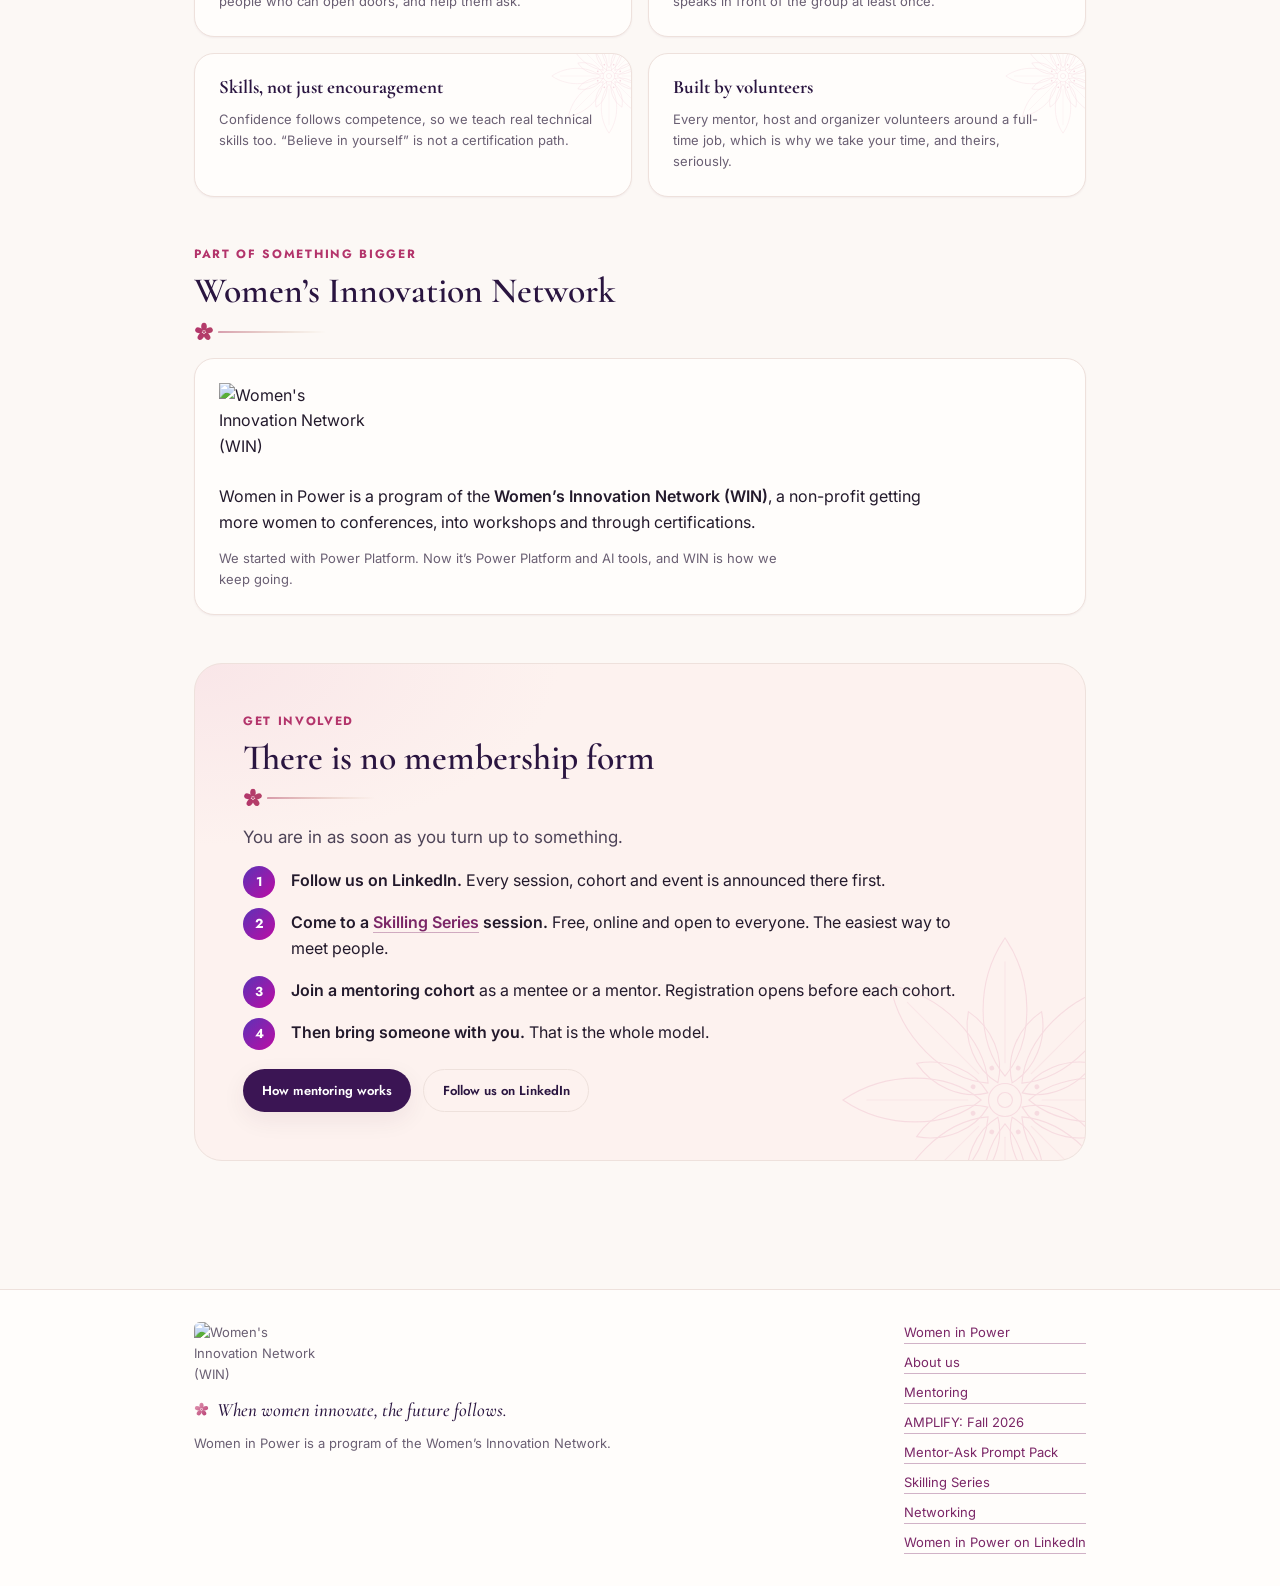
==== commit a223ffc9: "Publish the Networking pillar The third and last placeholder becomes a page. The masthead is now Men" ====
--- a/index.html
+++ b/index.html
@@ -50,8 +50,8 @@
         <nav class="masthead-nav" aria-label="Main">
           <a href="mentoring/">Mentoring</a>
           <a href="skilling/">Skilling</a>
+          <a href="networking/">Networking</a>
           <a href="about/">About us</a>
-          <span class="nav-soon">Networking <em>soon</em></span>
         </nav>
         <button type="button" class="theme-toggle" data-theme-toggle>Theme</button>
       </div>
@@ -106,7 +106,7 @@
       <div class="card card-bloom pillar">
         <h3>Networking</h3>
         <p class="small muted">Introductions, coffee chats and showing up together at Community Summit, PPCC, Ignite and ESPC, so nobody walks in alone.</p>
-        <p><span class="pill pill-neutral">Page coming soon</span></p>
+        <p><a class="btn btn-ghost" href="networking/">How to work a room &rarr;</a></p>
       </div>
     </div>
   </section>
@@ -188,6 +188,7 @@
       <a href="mentoring/2026-fall/">AMPLIFY: Fall 2026</a>
       <a href="mentoring/mentorship-prompts/">Mentor-Ask Prompt Pack</a>
       <a href="skilling/">Skilling Series</a>
+      <a href="networking/">Networking</a>
       <a href="https://www.linkedin.com/company/women-in-power-platform" target="_blank" rel="noopener">Women in Power on LinkedIn</a>
     </nav>
   </div>
--- a/assets/css/wip.css
+++ b/assets/css/wip.css
@@ -1149,14 +1149,19 @@
   display: flex; flex-direction: column; gap: var(--s-3);
 }
 .person-avatar {
-  /* A soft arch rather than a circle: the 999px top corners clamp to half
-     the width, so the top is a true semicircle at any size. */
-  width: 72px; height: 88px; border-radius: 999px 999px var(--r-md) var(--r-md); flex: none;
+  /* A circle. This was an arch, 72x88 with rounded top corners and a square
+     base: a shape that, drawn around a person's face and outlined with a thin
+     ring, reads as a headstone. Nobody intends that and everybody sees it. A
+     circle carries no such reading at any size, and the page already has the
+     bloom motif doing the decorative work. */
+  width: 80px; height: 80px; border-radius: 50%; flex: none;
   display: grid; place-items: center; overflow: hidden;
   background: var(--ribbon-round); color: #fff;
   font-family: var(--font-serif); font-size-adjust: var(--serif-adjust); font-weight: 600; font-size: 1.45rem; letter-spacing: .01em;
-  /* A blush halo, so a photo reads as framed rather than cut out. */
-  box-shadow: 0 0 0 4px var(--blush), 0 0 0 5px var(--line);
+  /* No ring. The halo and hairline were there to stop a photo looking cut
+     out of the card, but an outline around a portrait is most of what made
+     the old shape funereal. A circle holds its own edge. */
+  box-shadow: none;
 }
 img.person-avatar { object-fit: cover; }
 
@@ -1177,7 +1182,7 @@
   .person-feature {
     display: grid; grid-template-columns: auto 1fr; column-gap: var(--s-5); align-items: start;
   }
-  .person-feature .person-avatar { width: 92px; height: 112px; font-size: 1.6rem; grid-row: 1 / span 3; }
+  .person-feature .person-avatar { width: 100px; height: 100px; font-size: 1.7rem; grid-row: 1 / span 3; }
   .person-feature .person-bio,
   .person-feature .person-links { grid-column: 2; }
   .person-feature .person-links { margin-top: var(--s-3); padding-top: 0; }
